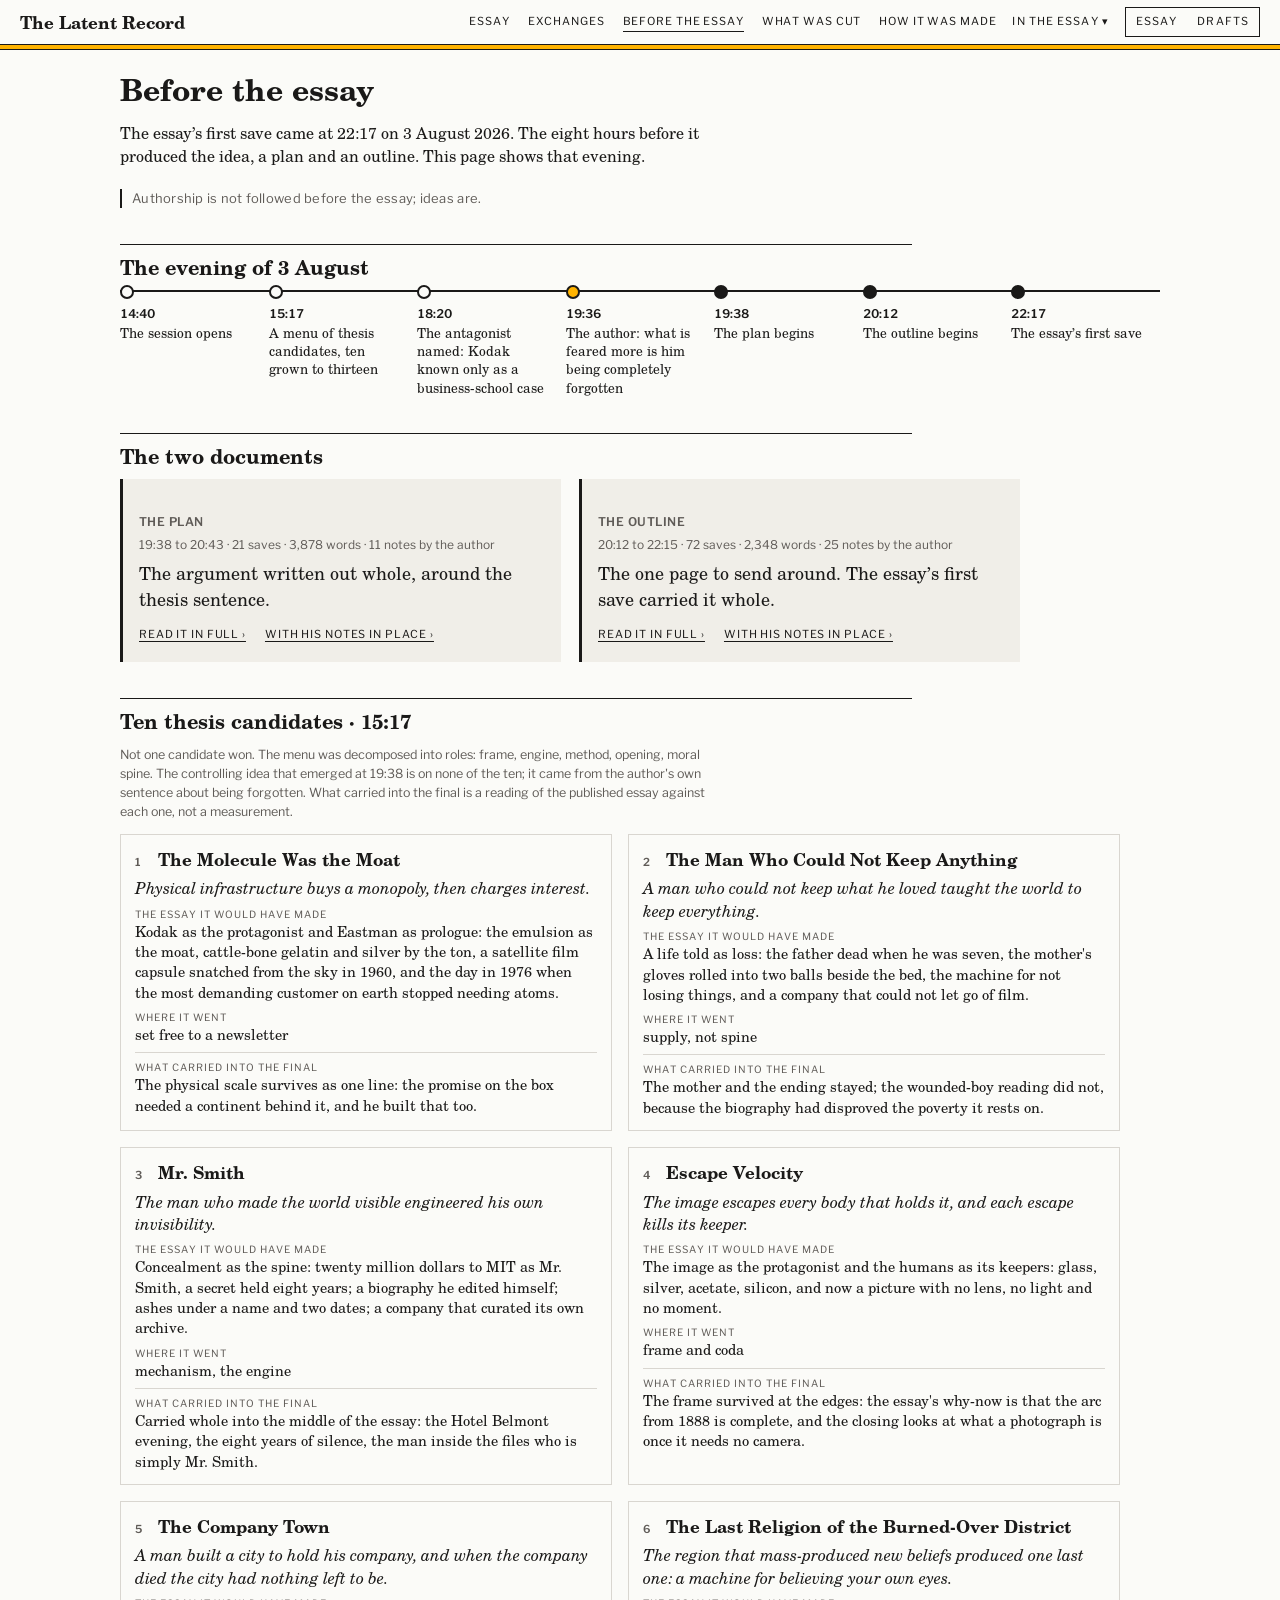
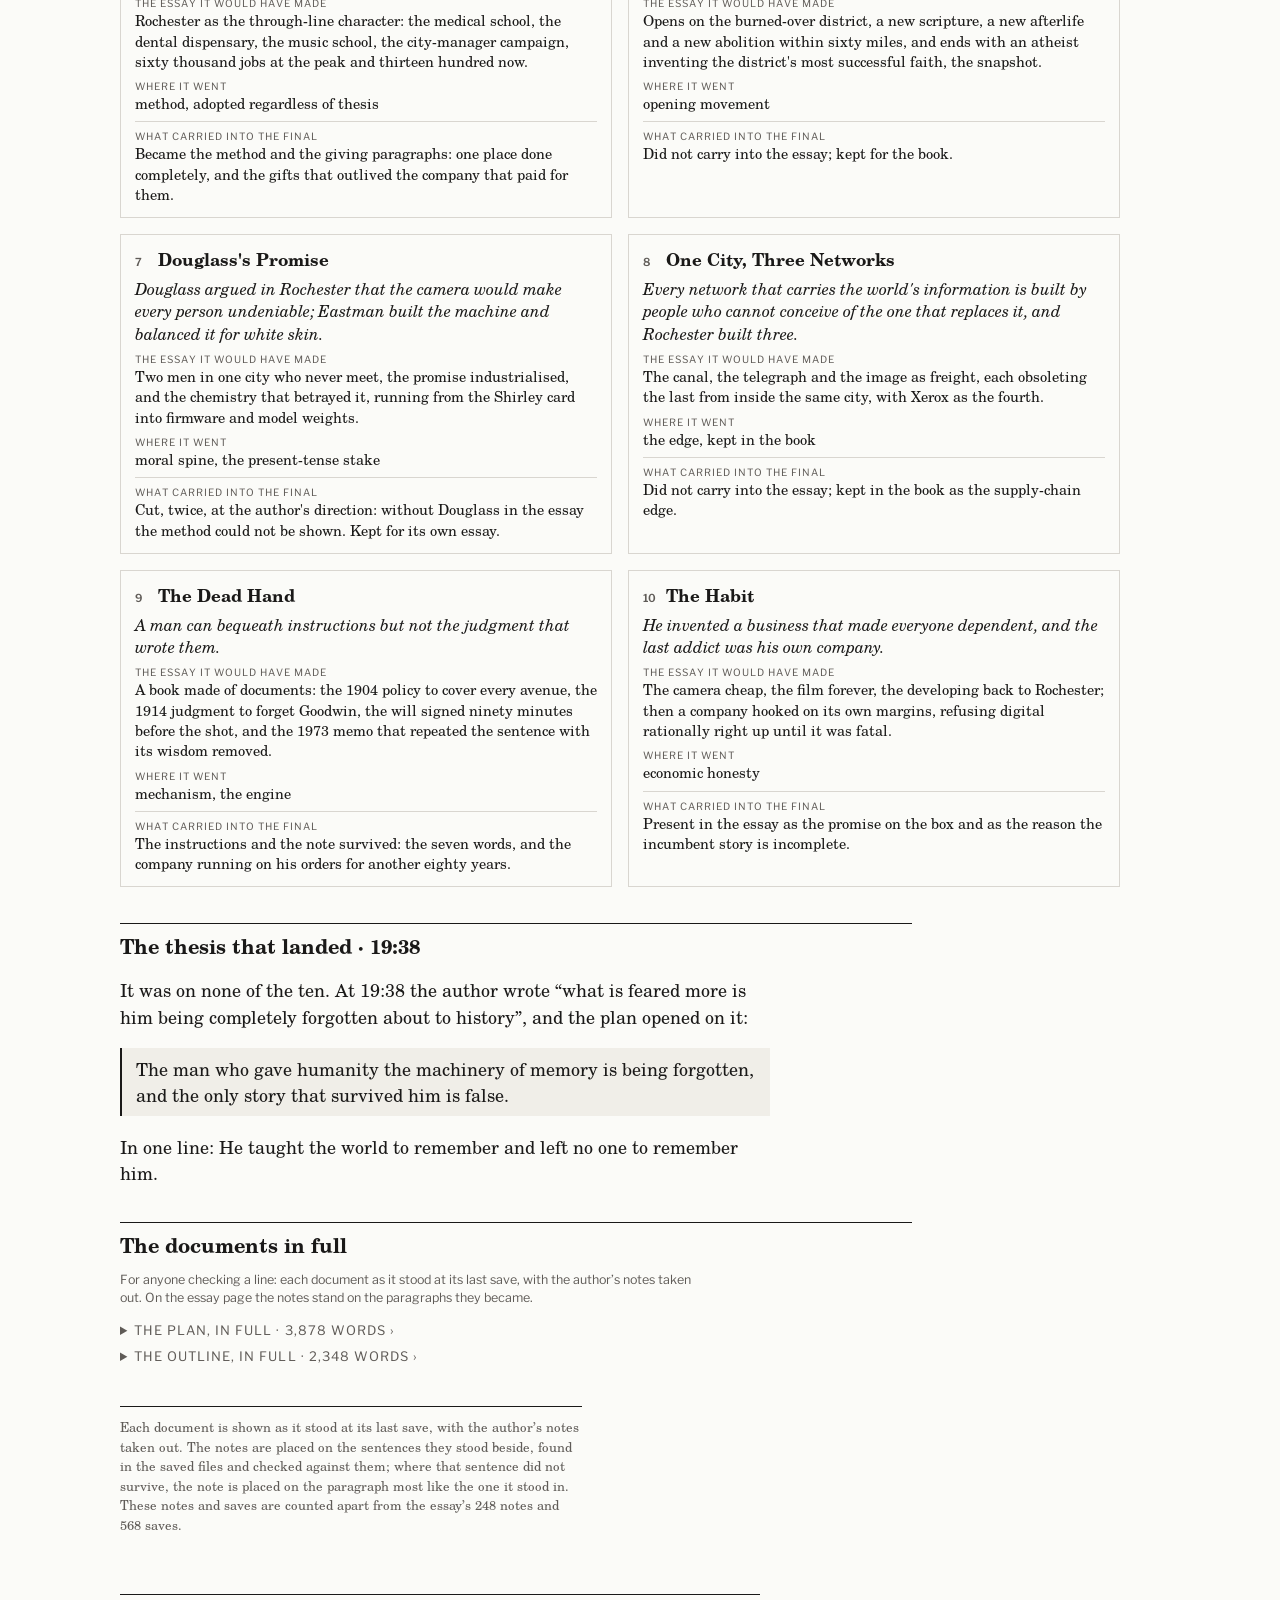
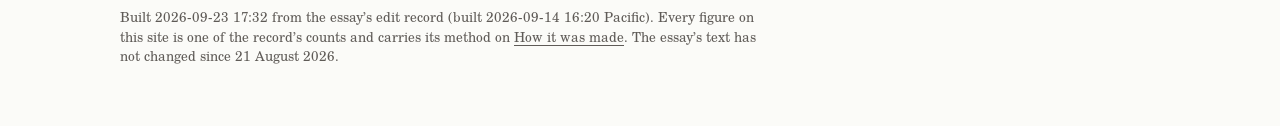
==== before/index.html @ 7f71e134 "Essay at root replaces the 09/08 walk page; sentence-level drafts, exchanges, before, cut, how; essa" ====
<!doctype html>
<html lang="en">
<head>
<meta charset="utf-8"><meta name="viewport" content="width=device-width,initial-scale=1">
<title>The Latent Record · Before the essay</title>
<meta name="description" content="The evening of 3 August 2026: the thesis candidates, the plan and the outline written before the essay’s first save.">
<meta name="author" content="Evan Monahan">
<link rel="preload" href="../fonts/schola-regular.woff2" as="font" type="font/woff2" crossorigin>
<link rel="stylesheet" href="../site.css">
<script>try{var t=localStorage.getItem('lr-theme');if(t)document.documentElement.setAttribute('data-theme',t);}catch(e){}</script>
</head>
<body>
<header class="bar" role="banner">
  <a class="wm" href="../">The Latent Record</a>
  <nav class="pages" aria-label="pages"><a href="../">Essay</a><a href="../exchanges/">Exchanges</a><a href="../before/" aria-current="page">Before the essay</a><a href="../cut/">What was cut</a><a href="../how/">How it was made</a></nav>
  <details class="menu"><summary aria-label="menu"><span class="w">In the essay </span>▾</summary><div class="dd">
    <span class="lab">Jump to a section</span><a href="../#s1">We Do the Rest</a><a href="../#s2">Immortality, Declined</a><a href="../#s3">The Accounts in Balance</a><a href="../#s4">The Undeveloped Years</a><a href="../#s5">The Verdict from Orbit</a><a href="../#s6">Latent Space</a><a href="../#s7">The Missing Portrait</a>
    <span class="lab">Pages around the essay</span><a href="../exchanges/">Exchanges</a><a href="../before/" aria-current="page">Before the essay</a><a href="../cut/">What was cut</a><a href="../how/">How it was made</a>
  </div></details>
  <div class="sw" role="group" aria-label="mode"><a href="../">Essay</a><a href="../?mode=drafts">Drafts</a></div>
  
</header>
<div class="yb" aria-hidden="true"></div>
<main class="page pg-before" id="pg-before">
<h1>Before the essay</h1>
<p class="lede">The essay’s first save came at 22:17 on 3 August 2026. The eight hours before it produced the idea, a plan and an outline. This page shows that evening.</p>
<p class="boundary">Authorship is not followed before the essay; ideas are.</p>
<h2 id="evening">The evening of 3 August</h2><ol class="evening"><li class=""><span class="tm">14:40</span><span class="what">The session opens</span></li><li class=""><span class="tm">15:17</span><span class="what">A menu of thesis candidates, ten grown to thirteen</span></li><li class=""><span class="tm">18:20</span><span class="what">The antagonist named: Kodak known only as a business-school case</span></li><li class="key"><span class="tm">19:36</span><span class="what">The author: what is feared more is him being completely forgotten</span></li><li class="doc"><span class="tm">19:38</span><span class="what">The plan begins</span></li><li class="doc"><span class="tm">20:12</span><span class="what">The outline begins</span></li><li class="doc"><span class="tm">22:17</span><span class="what">The essay’s first save</span></li></ol>
<h2 id="documents">The two documents</h2><div class="docpair">
<div class="doccard"><h3>The plan</h3><p class="when">19:38 to 20:43 · 21 saves · 3,878 words · 11 notes by the author</p><p>The argument written out whole, around the thesis sentence.</p><p class="go"><a href="#plan">Read it in full ›</a> <a href="../#before@-2">With his notes in place ›</a></p></div>
<div class="doccard"><h3>The outline</h3><p class="when">20:12 to 22:15 · 72 saves · 2,348 words · 25 notes by the author</p><p>The one page to send around. The essay’s first save carried it whole.</p><p class="go"><a href="#outline">Read it in full ›</a> <a href="../#before@-1">With his notes in place ›</a></p></div>
</div>
<h2 id="candidates">Ten thesis candidates · 15:17</h2>
<p class="b">Not one candidate won. The menu was decomposed into roles: frame, engine, method, opening, moral spine. The controlling idea that emerged at 19:38 is on none of the ten; it came from the author&#x27;s own sentence about being forgotten. What carried into the final is a reading of the published essay against each one, not a measurement.</p>
<div class="candgrid"><article class="cand" id="cand-1"><h3><span class="no">1</span>The Molecule Was the Moat</h3><p class="idea">Physical infrastructure buys a monopoly, then charges interest.</p><p class="would"><span class="lab">The essay it would have made</span>Kodak as the protagonist and Eastman as prologue: the emulsion as the moat, cattle-bone gelatin and silver by the ton, a satellite film capsule snatched from the sky in 1960, and the day in 1976 when the most demanding customer on earth stopped needing atoms.</p><p class="went"><span class="lab">Where it went</span>set free to a newsletter</p><p class="carried"><span class="lab">What carried into the final</span>The physical scale survives as one line: the promise on the box needed a continent behind it, and he built that too.</p></article><article class="cand" id="cand-2"><h3><span class="no">2</span>The Man Who Could Not Keep Anything</h3><p class="idea">A man who could not keep what he loved taught the world to keep everything.</p><p class="would"><span class="lab">The essay it would have made</span>A life told as loss: the father dead when he was seven, the mother&#x27;s gloves rolled into two balls beside the bed, the machine for not losing things, and a company that could not let go of film.</p><p class="went"><span class="lab">Where it went</span>supply, not spine</p><p class="carried"><span class="lab">What carried into the final</span>The mother and the ending stayed; the wounded-boy reading did not, because the biography had disproved the poverty it rests on.</p></article><article class="cand" id="cand-3"><h3><span class="no">3</span>Mr. Smith</h3><p class="idea">The man who made the world visible engineered his own invisibility.</p><p class="would"><span class="lab">The essay it would have made</span>Concealment as the spine: twenty million dollars to MIT as Mr. Smith, a secret held eight years; a biography he edited himself; ashes under a name and two dates; a company that curated its own archive.</p><p class="went"><span class="lab">Where it went</span>mechanism, the engine</p><p class="carried"><span class="lab">What carried into the final</span>Carried whole into the middle of the essay: the Hotel Belmont evening, the eight years of silence, the man inside the files who is simply Mr. Smith.</p></article><article class="cand" id="cand-4"><h3><span class="no">4</span>Escape Velocity</h3><p class="idea">The image escapes every body that holds it, and each escape kills its keeper.</p><p class="would"><span class="lab">The essay it would have made</span>The image as the protagonist and the humans as its keepers: glass, silver, acetate, silicon, and now a picture with no lens, no light and no moment.</p><p class="went"><span class="lab">Where it went</span>frame and coda</p><p class="carried"><span class="lab">What carried into the final</span>The frame survived at the edges: the essay&#x27;s why-now is that the arc from 1888 is complete, and the closing looks at what a photograph is once it needs no camera.</p></article><article class="cand" id="cand-5"><h3><span class="no">5</span>The Company Town</h3><p class="idea">A man built a city to hold his company, and when the company died the city had nothing left to be.</p><p class="would"><span class="lab">The essay it would have made</span>Rochester as the through-line character: the medical school, the dental dispensary, the music school, the city-manager campaign, sixty thousand jobs at the peak and thirteen hundred now.</p><p class="went"><span class="lab">Where it went</span>method, adopted regardless of thesis</p><p class="carried"><span class="lab">What carried into the final</span>Became the method and the giving paragraphs: one place done completely, and the gifts that outlived the company that paid for them.</p></article><article class="cand" id="cand-6"><h3><span class="no">6</span>The Last Religion of the Burned-Over District</h3><p class="idea">The region that mass-produced new beliefs produced one last one: a machine for believing your own eyes.</p><p class="would"><span class="lab">The essay it would have made</span>Opens on the burned-over district, a new scripture, a new afterlife and a new abolition within sixty miles, and ends with an atheist inventing the district&#x27;s most successful faith, the snapshot.</p><p class="went"><span class="lab">Where it went</span>opening movement</p><p class="carried"><span class="lab">What carried into the final</span>Did not carry into the essay; kept for the book.</p></article><article class="cand" id="cand-7"><h3><span class="no">7</span>Douglass&#x27;s Promise</h3><p class="idea">Douglass argued in Rochester that the camera would make every person undeniable; Eastman built the machine and balanced it for white skin.</p><p class="would"><span class="lab">The essay it would have made</span>Two men in one city who never meet, the promise industrialised, and the chemistry that betrayed it, running from the Shirley card into firmware and model weights.</p><p class="went"><span class="lab">Where it went</span>moral spine, the present-tense stake</p><p class="carried"><span class="lab">What carried into the final</span>Cut, twice, at the author&#x27;s direction: without Douglass in the essay the method could not be shown. Kept for its own essay.</p></article><article class="cand" id="cand-8"><h3><span class="no">8</span>One City, Three Networks</h3><p class="idea">Every network that carries the world&#x27;s information is built by people who cannot conceive of the one that replaces it, and Rochester built three.</p><p class="would"><span class="lab">The essay it would have made</span>The canal, the telegraph and the image as freight, each obsoleting the last from inside the same city, with Xerox as the fourth.</p><p class="went"><span class="lab">Where it went</span>the edge, kept in the book</p><p class="carried"><span class="lab">What carried into the final</span>Did not carry into the essay; kept in the book as the supply-chain edge.</p></article><article class="cand" id="cand-9"><h3><span class="no">9</span>The Dead Hand</h3><p class="idea">A man can bequeath instructions but not the judgment that wrote them.</p><p class="would"><span class="lab">The essay it would have made</span>A book made of documents: the 1904 policy to cover every avenue, the 1914 judgment to forget Goodwin, the will signed ninety minutes before the shot, and the 1973 memo that repeated the sentence with its wisdom removed.</p><p class="went"><span class="lab">Where it went</span>mechanism, the engine</p><p class="carried"><span class="lab">What carried into the final</span>The instructions and the note survived: the seven words, and the company running on his orders for another eighty years.</p></article><article class="cand" id="cand-10"><h3><span class="no">10</span>The Habit</h3><p class="idea">He invented a business that made everyone dependent, and the last addict was his own company.</p><p class="would"><span class="lab">The essay it would have made</span>The camera cheap, the film forever, the developing back to Rochester; then a company hooked on its own margins, refusing digital rationally right up until it was fatal.</p><p class="went"><span class="lab">Where it went</span>economic honesty</p><p class="carried"><span class="lab">What carried into the final</span>Present in the essay as the promise on the box and as the reason the incumbent story is incomplete.</p></article></div>
<h2 id="thesis">The thesis that landed · 19:38</h2>
<p>It was on none of the ten. At 19:38 the author wrote <q>what is feared more is him being completely forgotten about to history</q>, and the plan opened on it:</p>
<blockquote class="thesis"><p>The man who gave humanity the machinery of memory is being forgotten, and the only story that survived him is false.</p></blockquote>
<p>In one line: He taught the world to remember and left no one to remember him.</p>
<h2 id="full">The documents in full</h2><p class="b">For anyone checking a line: each document as it stood at its last save, with the author’s notes taken out. On the essay page the notes stand on the paragraphs they became.</p>
<details class="docfull" id="plan"><summary>The plan, in full · 3,878 words ›</summary><div class="doc"><h4>Luminarch — The Thesis</h4>
<blockquote>Built 2026-08-03 across a five-hour session, from thirteen candidates run through the full Row 8 story-craft battery, Evan&#x27;s own structural instincts (the two deaths, the attorney thread, the titans question, the forgetting), and the why-now line he wrote in June for the letter to a reader and then filed as a paragraph.<br><br>Supersedes as the working frame: The Image Leaves the Body — Luminarch Spine (v1) and Cover Every Avenue — Luminarch Spine v2 (story pass). Both untouched and both still the revert path. Menu of the thirteen: Thesis Menu — Ten Candidates (2026-08-03). Back-half structure: Two Deaths — Back-Half Structure Finding (2026-08-03).<br><br><strong>Not yet ratified into <code>Decisions/</code>.</strong> Caro&#x27;s gate clears when Evan signs it.</blockquote>
<h4>The controlling idea</h4>
<p><strong>The man who gave humanity the machinery of memory is being forgotten, and the only story that survived him is false.</strong></p>
<p>McKee form, value and cause, derived backward from the ending:</p>
<p><em>A man who built the technology of human memory is disappearing from it, because he left no children to remember him, no defenders to argue for him, and a company that was his only living monument until it died too, leaving behind one story that gets the facts backwards.</em></p>
<p>Hart form, subject and transitive verb and object: <strong>He taught the world to remember and left no one to remember him.</strong></p>
<h4>The boil-down paragraph (Caro&#x27;s gate)</h4>
<p>George Eastman invented the user. Not the camera, which existed, and not flexible film, which cost him five million dollars to be told he had not invented. What he built in 1888 was a customer who had never existed: an ordinary person, with no chemistry and no darkroom, who could keep a piece of their own life. <em>You press the button, we do the rest</em> was a sentence that required a continent behind it to be true, and he built that too: a factory system at Kodak Park, a national mail-in loop that took your camera and returned your memories, and a supply chain running from silver ore to the print on a mantel. He arrived at most of it before the men history remembers for it. Volume precision manufacture roughly two decades before Ford&#x27;s moving assembly line. The razor-and-blades model fifteen years before Gillette sold a blade. Profit sharing before the five-dollar day.</p>
<p>And when the moment came to name the thing, he did not do what Ford and Singer and Edison did. He sat with his mother and a set of anagram blocks and coined a word that meant nothing in any language. The corporation carried Eastman. The object every ordinary person actually touched was called Kodak, and it belonged to nobody. <strong>The disappearing act began at the first opportunity he had to put his name on the world.</strong> He removed himself from the product, from his gifts, from the authorized biography he commissioned and then edited himself, and on March 14, 1932, from the world: he signed his will in front of witnesses, arranged the chairs in his bedroom, drew an outline of his heart on his chest, laid a wet towel over it, and shot himself through it. A second pistol was hidden in the bookcase in case the first one failed.</p>
<p>The company he left ran on his instructions for eighty years without the judgment that wrote them. It gave the United States its eyes over the Soviet Union, put the first photograph of the Earth in front of humanity, and then, in a single year, 1976, invented the digital image, patented the color filter every phone sensor now uses, licensed it out to the world, and chose to collect rent instead of build. It ended as the man it began by firing: <strong>George Selden</strong>, the patent attorney Eastman let go in 1887 for being a man who held paper rather than made things, who then kept a gasoline-engine application alive for sixteen years by amendment and collected a fee on every automobile built in America until Henry Ford broke him in court in 1911. On October 23, 2012, the last roll came off a machine that had run a hundred and one years. Two months later the arsenal built to cover every avenue was sold for a fifth of asking to Apple and Google, which had inherited the position Kodak held for a century. <strong>Kodak was the Apple and Google of its day, and it was liquidated into them.</strong></p>
<p>Kodak was the only monument Eastman had. He had no children and no heirs; four biographies were commissioned by his own company and none was allowed out; the one he authorized ends in ascending triumph because it was published two years before he shot himself. He had also, across forty years of correspondence, let Thomas Edison be the famous one, knowing exactly what Edison could not see: that the machines and the movies would matter less than the stock they ran on, and that whoever supplied the film would own the industry no matter who owned the cameras or made the pictures. Edison built a cabinet you looked into one person at a time and defended it for years. Eastman said nothing and taxed the whole thing by the foot.</p>
<p>Now the company is gone as well, and what survives is a slide in a business school deck about an incumbent too comfortable to see digital coming. <strong>That story is not stupid. It is incomplete, which is worse, because incomplete stories are the ones that stick.</strong> The film margins were extraordinary and every digital move was self-harm on the balance sheet, so renting rather than building was defensible for about twenty years. What the slide leaves out is that Kodak owned the future it declined to build, that the decision was a decision rather than a blindness, and that the company making it had spent the previous half-century as national infrastructure.</p>
<p>This book is the first honest accounting of the man and of the company he built, and it can only be written now, because the image has finally left matter altogether. <strong>Artificial intelligence now makes photographs.</strong> No lens, no light, no moment that ever happened. Development brought out what light had already written; the AI models bring out what was never there. Photography&#x27;s oldest word for the picture hiding in an undeveloped negative is the <em>latent image</em>; the word for the space a model pulls its pictures from is <em>latent space</em>. Same word, same dark, a hundred and forty years apart. For the first time since 1888 the arc is complete, and you can stand at the end of the thing Eastman started and see all of it, including the parts he arranged for you not to see.</p>
<h4>Why nobody could write this before</h4>
<p>The structural claim, and the reason the lane is open:</p>
<ul><li><strong>Ackerman (1930)</strong> published two years before the ending existed, and Eastman edited it himself. The authorized life has no third act.</li><li><strong>Butterfield</strong> did the deepest research anyone has ever done, including the 1950s witness interviews, and never wrote the book. His notebooks sit at U of R.</li><li><strong>Brummitt</strong> finished 332 pages in the 1960s. Kodak declined to publish.</li><li><strong>Maurois</strong> and <strong>Newhall</strong> were commissioned. Nothing resulted.</li><li><strong>Brayer (1996)</strong> is definitive, right, and thesis-light. She assembles and declines to conclude. She published in the exact year digital arrived and could not see it. Evan&#x27;s own line, June 2026: <em>even his biographers had Kodak&#x27;s blind spot.</em></li></ul>
<p>Every previous attempt was made mid-arc, before the story had an ending. Four were suppressed by the subject&#x27;s own company. This is the first one that can see the whole shape, and the ending it can see is the one that makes the beginning legible.</p>
<h4>The antagonist</h4>
<p><strong>The received version.</strong> &quot;Kodak missed digital&quot; is among the most repeated business anecdotes of the last twenty years, and it is factually inverted. Kodak invented digital photography in 1975 and shelved it. Kodak invented the Bayer filter in 1976 and licensed it out to everyone while protecting film. Every photograph taken today descends from Kodak twice, through the sensor and through the habit.</p>
<p>The company did not miss the future. <strong>It built the future and decided to charge rent on it.</strong> A different failure, a more interesting one, and nobody teaches it.</p>
<p>Having a named antagonist is what makes this a proposal rather than an appreciation.</p>
<h4>The two counterparts (the transmission mechanism, with no metaphysics in it)</h4>
<p>Spine v2 flagged the fatal risk: that &quot;the doctrine was inherited&quot; becomes pop-psych determinism, a founder&#x27;s ghost haunting a boardroom. This is the answer. Eastman defined himself against two named men, diagnosed both of their failures <strong>in writing</strong>, and his company ended as each of them in turn.</p>
<p><strong>George Selden</strong> — the man who held paper instead of making things. Eastman&#x27;s own patent attorney, Rochester-based, who filed a gasoline-engine patent in 1879, kept it alive sixteen years by amendment, and collected a license fee on every American automobile until Ford broke him in 1911. Eastman fired him in 1887: <em>&quot;Selden was there but would not open his mouth. . . . We want a fighter.&quot;</em><br>→ <strong>Kodak becomes Selden</strong>: the Bayer filter invented in 1976, licensed out to the world, film protected, rent collected from an industry the company refused to join.</p>
<p><strong>Thomas Edison</strong> — the man who held the invention and could not see its size. Shown Reichenbach&#x27;s transparent film in 1889 he shouted to his lab, <em>&quot;That&#x27;s it, now work like hell!&quot;</em>, then built a cabinet you look into one person at a time and defended the peep-show for years. He invented cinema&#x27;s substrate and missed the scale of it. Eastman invented none of it and taxed the whole industry, engineering the 1908 MPPC so Edison&#x27;s licensees could buy film only from him, with a royalty to Edison by the foot. Edison thought he was building a cartel; Eastman was building a tollbooth. In private Eastman&#x27;s verdict: <em>&quot;about as half baked as Henry Ford when it comes to economics.&quot;</em> In public: <em>&quot;a phenomenal mind, a tremendous energy.&quot;</em><br>→ <strong>Kodak becomes Edison</strong>: 1975, Sasson&#x27;s filmless camera, <em>&quot;that&#x27;s cute, but don&#x27;t tell anyone about it.&quot;</em> The peep-show error, sixty-seven years after Eastman wrote down what was wrong with it.</p>
<p>Two documented counterparts. Two written diagnoses by Eastman himself, both predating the failures. Neither diagnosis survived him. That is the transmission thesis carried by named people in rooms, which is what the material was always going to require.</p>
<p><strong>And the third thing Edison gives the book.</strong> Eastman knew the difference between them, said so privately, and let Edison have the fame anyway. The forgetting is not neglect and not a business school deck flattening him. <strong>He authored it, and the arrangement outlived him by a century.</strong> The book is undoing a disappearance its subject engineered.</p>
<p><strong>The brackets.</strong> Edison dies October 18, 1931. Eastman dies March 14, 1932. The invention age closes with five months between them. This sits at the seam of movement one.</p>
<h4>The counter-idea (argued at full conviction, per McKee)</h4>
<p>Control worked, and the film economics were correct.</p>
<p>Fifty years of a molecular moat no competitor could cross. Kingsport acetate, emulsion science nobody could replicate, six thousand patents. Discoverer XIV in August 1960: more Soviet territory on one roll than every U-2 flight combined, snatched out of the sky over the Pacific. Film that out-resolved its own lenses. And the margins were so extraordinary that every digital move was self-harm on the balance sheet, which made renting rather than building the rational choice for roughly twenty years.</p>
<p>The reader must spend chapters believing control was wisdom and that the landlord decision was sound. If the book only says the case study is lazy, a business reader closes it.</p>
<h4>The dark ledger (going hard, per Evan, 2026-08-03)</h4>
<p>Enough time has passed for an honest sober evaluation. These are not shadows to manage. They are part of the man and they go in at full weight.</p>
<ul><li><strong>Eugenics.</strong> Charter member of the American Eugenics Society, roughly $10,000 a year from 1923, the Sanger gift, the sterilization politics. Ackerman omits all of it. Marion Gleason connects the Stoic euthanasia philosophy, the eugenic philosophy, and the suicide: the $25M in the bank &quot;was not doing anything but keeping a sick man going.&quot; He came to apply his own utilitarian logic to himself.</li><li><strong>Industrial espionage.</strong> Pinkerton agents. An operative planted as Cossitt&#x27;s roommate. Eastman apparently entering a competitor&#x27;s plant in disguise. <em>&quot;When it comes to &#x27;funny&#x27; work the country men from Monroe County are not to be sneezed at.&quot;</em></li><li><strong>Union decapitation dressed as philanthropy.</strong> 1901: thirty-four buffers and polishers organize and demand a closed shop. Brownell dissolves the entire department and proposes the men form a cooperative. Ackerman spends seven pages narrating the co-op&#x27;s collapse as benevolent sociology whose moral is that workers cannot run things, which is precisely the lesson the experiment was engineered to produce.</li><li><strong>Race, twice.</strong> Ackerman&#x27;s footnote at page 324 states that the gift totals to Hampton and Tuskegee were &quot;purposely eliminated from this volume,&quot; an active 1930 editorial decision. A Chicago Tribune clipping using &quot;pickaninnies&quot; is reprinted without comment. There is no Black Rochester in a book set in Rochester. Downstream, the emulsion itself: the Shirley Card, film chemistry balanced for one skin tone, inherited by firmware and then by model weights. Frederick Douglass argued the democratic image from that same city while Eastman was a boy in it.</li><li><strong>The machine he knew did not work.</strong> He sold the plate-coating machine worldwide as a transformative invention while his own factory had gone back to hand coating, and patented its replacement.</li><li><strong>The manufactured origin.</strong> The rags-to-riches story Brayer contradicts with documents. He controlled the frame of his own life from the beginning.</li><li><strong>Mussolini</strong>, narrated by Ackerman as unambiguous good, over children&#x27;s teeth.</li></ul>
<p><strong>How they are handled.</strong> Grann&#x27;s rule and Evan&#x27;s own craft rule 6: lay the evidence in its most damning order and withhold the verdict. The reader is the juror. No editorializing, no reaction shot, no defense. Going hard is what makes the rescue honest. A forgotten man restored truthfully is a larger book than a hero defended, and the softened version already exists with his own edits on it.</p>
<h4>The irony (double declaration, stated plainly, never blurred)</h4>
<p><strong>Gained:</strong> the image, freed. Everyone photographs everything. Every phone is the Kodak promise fulfilled past Eastman&#x27;s imagining, and the image no longer needs matter, or a lens, or a moment that happened.</p>
<p><strong>Lost:</strong> the institution that freed it, and the man who taught the world to keep what it could not hold, who is himself not being kept.</p>
<h4>The reader&#x27;s stake (the sentence that sells the proposal)</h4>
<p>Every person holding this book has a shoebox or a hard drive, and both are Kodak artifacts. The habit of keeping your own life in pictures is not natural and it is not ancient. It was invented in Rochester in 1888, sold to your great-grandparents, and the phone in your pocket is its direct descendant twice over, through the habit and through the sensor patent.</p>
<p>Stated once, never repeated. It is what converts &quot;a forgotten industrialist&quot; into &quot;the reason your childhood exists as images.&quot;</p>
<h4>The absence of defenders</h4>
<p>The structural reason the record looks the way it does, and Evan&#x27;s own addition of 2026-08-03: <strong>Kodak was his biggest defender, and Kodak is gone.</strong></p>
<p>No children. No heirs. No family foundation carrying the name. No descendants fighting for the story. One authorized monument he wrote himself. Four commissioned biographies killed by his own company. One definitive biographer who assembles without arguing. And the living monument, the company itself, which kept the name on buildings and funded the museum and made a whole city remember him, no longer exists.</p>
<p>What is feared is not misremembering. It is complete erasure.</p>
<h4>Structure: four movements, midpoint 1976</h4>
<p><strong>I. The Man Who Invented the User</strong> (1854 to 1932). The burned-over district. The father&#x27;s failure and the boy pulled from school. The gelatin disaster and the doctrine of 1882. The coating machine sold worldwide that he knew did not work. Maria and the anagram blocks. 1888, and then <strong>the Brownie in 1900: one dollar, marketed to children</strong>, which is the moment the user became universal. <strong>The Kodak Girl and the manufacture of the Kodak moment</strong> — he did not only build the machine, he taught people what to photograph, inventing the vacation snapshot, the baby picture, Christmas morning, and then selling the film for them. <strong>Cinema</strong>: Edison&#x27;s &quot;work like hell,&quot; the 1908 tollbooth, an entire art form running on his stock. The written policy of 1904. <strong>1912, the pivot year</strong>: Eastman buys the London firm Wratten and Wainwright in order to acquire one scientist, C.E.K. Mees, and gives him a brief with no product in it, <em>your job is the future of photography</em> — the founding act of the machine that invents digital photography in 1975 and is then told to keep quiet about it. The same year, <strong>the first Mr. Smith gift to MIT</strong>, which funds the move across the Charles at the moment Harvard is trying to absorb a financially strapped institute. Goodwin in 1914 and the one recorded moment of judgment: <em>the only thing to do is forget it.</em> <strong>The wage dividend and welfare capitalism</strong> (1912, and pensions and disability and life insurance by 1928), pioneering and also the softer instrument of the same union avoidance that dissolved the polishing department in 1901. <strong>The dental clinics</strong> across Rochester, London, Rome, Brussels, Paris, and Stockholm. <strong>Antitrust</strong>: the 1921 consent decree, the doctrine meeting the state. <strong>The Kodacolor demonstration, July 31, 1928</strong>, the convergence room at 900 East Avenue where Eastman films Edison, Pershing, Pupin, Ochs, Owen Young, and Baekeland in the morning and they watch themselves move in color that afternoon, and Edison says <em>&quot;I worked at it myself many years ago, but I made a failure of it.&quot;</em> Four years out. <strong>The spine</strong>: the same disease that killed Maria, which he watched take her. Edison dies October 18, 1931. The last exposure, March 14, 1932, at 12:50 p.m.</p>
<p><strong>II. The Company That Gave the World Its Eyes</strong> (1932 to 1976). <strong>Kodachrome, 1935</strong>, the chemical image reaching its summit three years after its maker&#x27;s death, in the labs he built by buying a company to get a man. Color is what turns a photograph from a record into a memory. <strong>X-ray and medical imaging</strong>, seeing inside a living body, the most literal version of the movement&#x27;s title. <strong>Oak Ridge</strong>: Tennessee Eastman runs Y-12 for the Manhattan Project, and Kodak enriches uranium. The 1954 consent decree. Chapman, the man from the deathbed, signing Kodak into the CIA in 1954. Discoverer XIV, August 1960. <strong>Lunar Orbiter 1, August 23, 1966</strong>: a Kodak-built camera system develops film in lunar orbit and radios home the first photograph of the Earth. Control vindicated at planetary scale, written as triumph at full sincerity.</p>
<p><strong>III. The Landlord</strong> (1976 to 2012). The midpoint and the hinge, overdetermined in a single year: Sasson&#x27;s camera shelved, the Bayer filter invented and licensed away, the KH-11 going electro-optical, Polaroid filing at 5:07 p.m. on April 26. The KPDC memo of 1973 with the 1914 lesson amputated. Land on the stand in 1981 as Sony announces the Mavica. $925 million. Then the reversal: defendant becomes plaintiff, and the company that would not build the future taxes the people who did. Kodak becomes Selden and Kodak becomes Edison. <strong>Fuji</strong>, the competitor that beat Kodak on its own ground, and the 1994 antitrust release. <strong>George Fisher</strong>, arriving from Motorola in 1993 specifically to do digital, because this movement needs named people in rooms or it becomes the case study the book exists to refute. December 2012, the patents sold to the inheritors for a fifth of asking. October 23, 2012, the last roll off Hawkeye after 101 continuous years.</p>
<p><strong>IV. The Image With No Referent</strong> (now). Latent image and latent space, the same word for the same dark, 140 years apart. Development brings out what light already wrote; the models bring out what was never there. Both make a picture by removing the dark. The Shirley Card to firmware to model weights. First and last act mirror: a Rochester darkroom opens the book, a place with no light at all closes it.</p>
<p><strong>The convergence.</strong> The two deaths meet once, at the end, on the same ground: Kodak Park, where the interment stone reads <em>George Eastman, 1854-1932</em> and where the lights went out eighty years later. Not intercut throughout, which would spend the book&#x27;s best asset on page one and trip craft rule 11. One convergence, arriving as an argument.</p>
<h4>What this thesis absorbs and what it kills</h4>
<p><strong>Absorbs.</strong> Mr. Smith and the Dead Hand become the mechanism of how a man designs himself out and leaves instructions. The dilemma of candidate 12 survives as the doctrine and its one recorded exception. The Habit becomes the counter-idea. Douglass&#x27;s Promise becomes the moral weight under the dark ledger. The burned-over district opens. Escape Velocity is the coda and the frame. Three Networks and the Company Town become reporting method and evidence.</p>
<p><strong>Kills.</strong> The Molecule Was the Moat leaves the book and becomes the Substack series. The &quot;supply chain pathology&quot; framing of March 2026 is retired.</p>
<h4>Open decisions</h4>
<ul><li><strong>One book or two.</strong> Under this thesis, one. Splitting at 1932 would put the midpoint in the wrong volume.</li><li><strong>The aperture.</strong> Comprehensive, per Millard&#x27;s cumulative-life warning. The back half is under-researched rather than under-supplied; the Rochester trip scopes movements III and IV.</li><li>Ratify into <code>Decisions/</code> to formally clear Caro&#x27;s gate, then the 27-page Caro outline from this paragraph.</li></ul>
<h4>Facts that must be pinned before this thesis goes outward</h4>
<ul><li>The 1914 Goodwin quote: primary correspondence or Ackerman? Load-bearing.</li><li><strong>MIT and Harvard.</strong> The merger attempts, MIT&#x27;s finances, and whether Eastman&#x27;s 1912 gift is causally what preserved MIT&#x27;s independence. If the chain holds, an anonymous donor from Rochester is why MIT exists as MIT. Verify before it goes outward; it is the kind of claim that gets a book taken seriously or gets it dismissed.</li><li><strong>Corrected, do not repeat:</strong> Kodak&#x27;s Research Laboratories (1912) were <strong>not</strong> the first industrial research lab. GE&#x27;s opened in 1900, DuPont&#x27;s in 1902. The true and better claim is that Eastman bought an entire company to acquire one scientist.</li><li><strong>Corrected, do not repeat:</strong> Brayer does have a formulation, <em>&quot;If Edison was the great inventor of the era, Eastman was the great industrialist&quot;</em> (Part II, p. 113). That is a description of role. It is not an argument about what the life meant, and the gap this book fills still holds.</li><li><strong>Lunar Orbiter 1, August 23, 1966</strong>: Kodak&#x27;s exact role in the camera system that developed film in lunar orbit. If it holds it is the best single fact in the project.</li><li><strong>Cuba, October 1962</strong>: Kodak made the film, but the U-2 processing and interpretation chain ran through the national photographic interpretation apparatus. Pin the chain before saying it aloud.</li><li>The December 2012 patent sale figures and consortium membership.</li><li>Kodak Park volume manufacture predating Ford&#x27;s moving line by roughly twenty-three years.</li><li>Douglass portrait count and the photography lectures.</li></ul></div></details>
<details class="docfull" id="outline"><summary>The outline, in full · 2,348 words ›</summary><div class="doc"><h4>The Argument — v3 (story pass)</h4>
<blockquote>Second story pass. Reworks The Argument — One Page (external) — v2 (story pass) (<code>28c40e2b</code>, <strong>untouched, the revert path</strong>). Draft 4 the verified original holds the full verification record.<br><br><strong>Six moves applied:</strong> (1) fact fix, the first gift was <strong>1887</strong> and it went to the <strong>Mechanics Institute</strong> in Rochester, against a salary under sixty dollars a week; (2) <strong>MIT becomes the third scene</strong>, using the Hotel Belmont dialogue from tonight&#x27;s source check, placed in what was the driest stretch of the piece; (3) the Polaroid paragraph split in two, because one paragraph was doing six jobs; (4) the &quot;slide in a deck&quot; line moved out of the moon paragraph so the moon lands on its own image and the nuance paragraph owns the slide; (5) <strong>Selden restored in his corrected form</strong> as the mentor who could not follow through, verified tonight against Brayer and Ackerman; (6) <strong>the Tuskegee suppression added</strong> to the Douglass paragraph, which makes the strongest moral beat specific instead of general. One duplicate superlative cut.<br><br><strong>Everything between the rules is the sendable text.</strong> Next stop: <code>/gate</code>.</blockquote>
<h4>George Eastman: the argument</h4>
<p>The man who taught the world to remember is being forgotten, and the only story that survived him is false.</p>
<p>Everyone knows the Kodak story. A company so dominant it became a verb, too comfortable to see digital coming, destroyed by a future it refused to look at. It is taught in business schools as the definitive cautionary tale and it is one of the most repeated corporate anecdotes in America.</p>
<p>It is also wrong, and the true version says something far more interesting about how the world we live in got built.</p>
<p>Kodak invented digital photography in 1975 and shelved it. The next year one of its own engineers patented the color filter array that lets a sensor see in color, and Kodak licensed it out to the industry while protecting its film business. That patent expired in July 1993, fourteen years before the iPhone, and the invention became free to anyone who wanted it. The company did not miss the future. It built the future and chose to collect rent on it until the rent ran out.</p>
<p>Behind that decision is a man almost nobody can describe.</p>
<p>George Eastman did not invent the camera. He invented the customer. Before 1888, photography meant chemistry, glass plates, and a darkroom. <em>You press the button, we do the rest</em> was a sentence that required a continent behind it to be true, and he built that too: a factory system, a national mail-in loop that took your camera and returned your memories, and a supply chain running from silver ore to the print on a mantel. By 1900 he was selling a camera to children for a dollar, and his advertising was teaching the world what to photograph, inventing the vacation snapshot, the baby picture, and Christmas morning, then selling the film for all three. He did not only build the machinery of memory. <strong>He made a life into something you keep</strong>, which is why there is a shoebox in your parents&#x27; closet and forty thousand photographs on your phone.</p>
<p>He also invented the business model every business school now teaches under another man&#x27;s name. Give away the device, sell the consumable forever. Eastman was running it in 1888 and said so in plain words: before the camera is dead, we ought to make at least as much from the film used in it as from the camera itself, probably more. King Gillette, who gets the credit, never did this. He sold his razor at a premium five dollars for the entire life of his patent and only cut the handle price in 1921, after it expired. <strong>The razor-and-blades model was Eastman&#x27;s, and the man it is named after never ran it.</strong></p>
<p>The rest followed from owning the film. Motion pictures ran on it, and he arranged the industry so they could run on no one else&#x27;s. Thomas Edison had handed him the opening. Shown the new transparent film in 1889, Edison shouted at his laboratory to work like hell, then spent years defending the movies as a peep-show cabinet you looked into one person at a time. Eastman saw what Edison did not: that the machines and the pictures would matter less than the stock they ran on, and that whoever supplied the film would own the industry no matter who owned the cameras. Edison invented cinema&#x27;s raw material. Eastman invented none of it and taxed all of it, by the foot. In private he thought Edison was hopeless about money; in public he called him a phenomenal mind and let him keep the fame. That is most of why you know one of those names and not the other.</p>
<p>He gave away the bulk of a fortune while he was alive rather than leaving a foundation behind him, and much of it anonymously. His first recorded gift was fifty dollars, in 1887, to the Mechanics Institute in Rochester, at a time when his own salary was under sixty dollars a week.</p>
<p>Twenty-five years later, on the evening of March 5, 1912, he sat down at the Hotel Belmont in New York with the president of MIT . The institute was financially strapped and Harvard was maneuvering to absorb it, and the two men talked into the night about a new campus across the Charles. Eastman asked what sum would be needed. Two and a half million, Maclaurin said. Eastman said he would send a draft for that amount. His only condition was that nobody know who had sent it. May I tell my wife, Maclaurin asked. Well, yes, Eastman said, but no one else. The secret held for eight years, and he asked for nothing in return: no name on any building, no publicity, no say in anything.</p>
<p>That same year he bought a company in London in order to acquire one scientist, and told him his job was the future of photography. That laboratory produced Kodachrome, and color is what turned a photograph from a record into a memory.</p>
<p>He disappeared, deliberately, from everything he made. From his own gifts. From the biography he commissioned, financed, and edited, which his contemporaries noticed had been stripped of his personal life before it went to press. And on the afternoon of March 14, 1932, from the world: he signed his will in front of witnesses, made a joke about the pen, arranged the chairs in his bedroom, drew an outline of his heart on his chest, laid a wet towel over it, and shot himself through it. A second pistol was hidden in the bookcase in case the first one failed. The note read <em>my work is done, why wait.</em></p>
<p><strong>The company ran for another eighty years on his instructions, and this is the part that has been erased.</strong> Tennessee Eastman, a Kodak subsidiary, operated the Y-12 plant at Oak Ridge from 1943 to 1947 and enriched the uranium for the Manhattan Project and the Hiroshima bomb. Kodak made the film that flew in the U-2 over the Soviet Union, and then the film for the satellites that replaced it, whose capsules came back out of orbit to be caught in midair by aircraft trailing hooks. One roll returned in August 1960 covered more Soviet territory than every U-2 flight combined.</p>
<p>And in August 1966 there was a darkroom in orbit around the moon. Kodak had built it. The spacecraft carried seventy-millimeter film, developed the negatives on board, scanned them line by line, and radioed the result home across two hundred and forty thousand miles. One of those frames was the first photograph of the Earth ever taken from the vicinity of the Moon. <strong>A photographic laboratory flew to the moon, and Kodak built it.</strong></p>
<p>That company is now a slide in a deck about incumbents who fail to adapt. The received story is not stupid. It is incomplete, which is worse, because incomplete stories are the ones that stick. Film margins were extraordinary and every digital move was self-harm on the balance sheet, so renting rather than building was defensible for about twenty years. What the slide leaves out is that Kodak owned the future it declined to build, that at its peak it held ninety percent of the American film market and was the fourth most valuable brand on the planet, and that the decision was a decision.</p>
<p>Eastman would have known exactly what that failure looked like, because a version of it taught him photography. The man who first showed him how to work a camera, in an attic workshop in Rochester, was a patent attorney named George Selden. In 1879 Selden filed an application for a gasoline road engine, six years ahead of Daimler and Benz, and then never built the car. He kept the application alive for sixteen years by scribbling amendments to it and collected a fee on nearly every automobile made in America until Henry Ford beat him in court in 1911. He had the idea and made nothing. A century later, so did the company his student built.</p>
<p>The scientist Eastman bought a company to hire went on to mentor Edwin Land, who built Polaroid into the company Eastman might have built with a second chance: instant chemistry inside a consumer camera, defended by patents, run by a founder who was himself the product. <strong>Kodak made it possible.</strong> For more than a decade Kodak manufactured the negative material inside every Polaroid picture, and it spent years demanding a license to enter instant photography as the price of continuing to supply it. Polaroid refused, because instant photography was the only business it had. So in 1969 Kodak cut off the supply, forcing Land to build his own plant, and then built a competing system anyway.</p>
<p>Land sued and won 925 million dollars, a judgment that stood as the largest in American history for the next quarter century. He was forced out of Polaroid after the Polavision failure and resigned the chairmanship in 1982. Polaroid filed for bankruptcy in October 2001, eleven years ahead of Kodak, killed by digital and by the debt it had taken on to fight off a hostile takeover.</p>
<p>Land&#x27;s most devoted student was Steve Jobs, who called him a hero and built Apple on his model. On Land&#x27;s ouster, Jobs said: <em>all he did was blow a lousy few million and they took his company away from him.</em> When Kodak&#x27;s color-filter patent expired in 1993 the invention became free, and Jobs put it in a billion pockets. <strong>The man who did more than anyone alive to end film was the student of the founder Kodak had destroyed, using the invention Kodak had rented out and allowed to lapse.</strong></p>
<p>On October 23, 2012, the last operations moved out of Kodak&#x27;s Hawkeye plant in Rochester, ending a hundred and one continuous years of photographic work there. Two months later a bankruptcy court in Manhattan sold roughly eleven hundred of Kodak&#x27;s digital imaging patents for 525 million dollars, against an expectation north of two billion. The buyers included Apple, Google, Facebook, Amazon, Microsoft, and Samsung. <strong>The companies that had inherited the position Kodak held for a century bought its estate at a discount, for parts.</strong></p>
<p>This book is the first honest accounting of the man and of the company he built, and it can only be written now. Eastman spent his life binding the photograph to matter: to silver, to gelatin, to film. That argument has just finally lost. <strong>Artificial intelligence now makes photographs.</strong> Midjourney, Stable Diffusion, and the image models that followed produce pictures with no lens, no light, and no moment that ever happened, pulled out of statistical noise. Photography&#x27;s oldest technical term for the picture hiding in an undeveloped negative is the <em>latent image</em>. The term for the space an AI model pulls its pictures out of is <em>latent space</em>. Same word, same dark, a hundred and forty years apart. Development brought out what light had already written. The models bring out what was never there. For the first time since 1888 the arc is complete, and you can stand at the end of the thing Eastman started and see all of it.</p>
<p>It is not a defense. He funded eugenics, hired Pinkertons to spy on competitors, dissolved an entire department rather than accept a union, and built a film chemistry calibrated for white skin that was inherited by digital firmware and then by the AI models. Frederick Douglass sat for more photographs than any American of the nineteenth century, more than Lincoln, and argued in lecture after lecture that the camera would make Black humanity impossible to deny. He did it in Rochester, in the years Eastman was a boy there. Eastman was also, in the 1920s, the largest single donor to Black education in America, and his authorized biography carries a footnote stating that those gift figures were purposely eliminated from the volume. That book was published two years before he shot himself, which means the only version of his life that argues anything ends in triumph, cannot see the ending, and had the giving taken out of it.</p>
<p>He had no children and no heirs. Four biographies were commissioned by his own company across forty years and none was ever published: the LIFE journalist who did the deepest research anyone has ever done and abandoned it after disagreements with Kodak officials, the public relations man whose 332-page typescript the company declined, and two more whose manuscripts Kodak acquired and shelved. The company itself was the last thing keeping his name in the world, and it is gone.</p>
<p>What I cannot tell you yet is whether Kodak was protecting the man or protecting itself. If that answer survives anywhere it is in the archive in Rochester, and that is where I am going.</p>
<p>The man who taught humanity how to remember is being forgotten, and the only story that survived him is false.</p></div></details>
<p class="method">Each document is shown as it stood at its last save, with the author’s notes taken out. The notes are placed on the sentences they stood beside, found in the saved files and checked against them; where that sentence did not survive, the note is placed on the paragraph most like the one it stood in. These notes and saves are counted apart from the essay’s 248 notes and 568 saves.</p>
<script>(function(){function o(){var d=document.getElementById(location.hash.slice(1));if(d&&d.tagName==='DETAILS'){d.open=true;d.scrollIntoView();}}window.addEventListener('hashchange',o);o();})();</script>
<footer class="site">Built 2026-09-23 17:32 from the essay’s edit record (built 2026-09-14 16:20 Pacific). Every figure on this site is one of the record’s counts and carries its method on <a href="../how/#data">How it was made</a>. The essay’s text has not changed since 21 August 2026.</footer>
</main>
</body>
</html>
---- site.css ----
@font-face{font-family:"Schola";font-weight:400;font-style:normal;font-display:swap;src:url(fonts/schola-regular.woff2) format("woff2")}
@font-face{font-family:"Schola";font-weight:400;font-style:italic;font-display:swap;src:url(fonts/schola-italic.woff2) format("woff2")}
@font-face{font-family:"Schola";font-weight:700;font-style:normal;font-display:swap;src:url(fonts/schola-bold.woff2) format("woff2")}
@font-face{font-family:"Schola";font-weight:700;font-style:italic;font-display:swap;src:url(fonts/schola-bolditalic.woff2) format("woff2")}
@font-face{font-family:"Charter Adjusted";font-weight:400;font-style:normal;font-display:swap;size-adjust:96.9%;src:url(fonts/charter-roman.woff2) format("woff2")}
@font-face{font-family:"Charter Adjusted";font-weight:400;font-style:italic;font-display:swap;size-adjust:95.9%;src:url(fonts/charter-italic.woff2) format("woff2")}
@font-face{font-family:"Charter Adjusted";font-weight:700;font-style:normal;font-display:swap;size-adjust:95.7%;src:url(fonts/charter-bold.woff2) format("woff2")}
@font-face{font-family:"Franklin";font-weight:400;font-style:normal;font-display:swap;src:url(fonts/franklin-400.woff2) format("woff2")}
@font-face{font-family:"Franklin";font-weight:500;font-style:normal;font-display:swap;src:url(fonts/franklin-500.woff2) format("woff2")}
@font-face{font-family:"Franklin";font-weight:600;font-style:normal;font-display:swap;src:url(fonts/franklin-600.woff2) format("woff2")}

:root{--ground:#FBFBF8;--ink:#1A1918;--graphite:#5F5B57;--red:#A12A22;--yellow:#FFB300;--shade:#E0DCD3;--rule:#D9D6D0;--head:#F0EEE8;--hot1:#F1EEE6;--hot2:#D9D4C8;--hot3:#B3ACA0;--hot4:#5F5B57}
@media (prefers-color-scheme: dark){:root:not([data-theme="light"]){--ground:#14110E;--ink:#EDE8DE;--graphite:#A8A39C;--red:#D2655B;--shade:#332E27;--rule:#3A352E;--head:#1E1A15;--hot1:#1E1A15;--hot2:#3A352E;--hot3:#6A6459;--hot4:#A8A39C}}
:root[data-theme="dark"]{--ground:#14110E;--ink:#EDE8DE;--graphite:#A8A39C;--red:#D2655B;--shade:#332E27;--rule:#3A352E;--head:#1E1A15;--hot1:#1E1A15;--hot2:#3A352E;--hot3:#6A6459;--hot4:#A8A39C}
html{background:var(--ground)}
body{margin:0;background:var(--ground);color:var(--ink);font-family:Schola,"Charter Adjusted",Charter,Georgia,serif;font-size:18px;line-height:1.45;-webkit-font-smoothing:antialiased}
a{color:var(--ink);text-decoration:underline;text-underline-offset:3px;text-decoration-thickness:1px}
button{font:inherit;color:inherit}
.fr,.lab{font-family:Franklin,"Libre Franklin","Helvetica Neue",Arial,sans-serif;font-variant-numeric:tabular-nums;font-feature-settings:"tnum"}
.lab{font-size:11px;letter-spacing:.1em;text-transform:uppercase;color:var(--graphite)}
.sc{font-variant-caps:small-caps;letter-spacing:.06em}

/* the slim bar and the one yellow rule */
.bar{position:sticky;top:0;z-index:5;background:var(--ground);display:flex;align-items:center;gap:16px;height:44px;padding:0 20px;border-bottom:1px solid var(--ink)}
 .bar .wip{font-family:var(--sans);font-size:9px;letter-spacing:.09em;text-transform:uppercase;
  color:var(--ground);background:var(--red);padding:2px 5px;border-radius:2px;margin-left:8px;vertical-align:2px;white-space:nowrap}
 /* The bar is a fixed flex row; at 390px the chip pushed it to 425px and broke the no-sideways-scroll
    rule. Below 760px the footer's "Local working copy" line carries the label instead. */
 @media(max-width:760px){.bar .wip{display:none}}
.bar .wm{font-weight:700;font-size:17px;margin-right:auto;white-space:nowrap;text-decoration:none}
.bar .sw{display:inline-flex;border:1px solid var(--ink)}
.bar .sw button{background:none;border:0;padding:0 10px;height:28px;font-family:Franklin,sans-serif;font-size:11px;letter-spacing:.1em;text-transform:uppercase;cursor:pointer;color:var(--ink)}
.bar .sw button.on{background:var(--ink);color:var(--ground)}
.bar .sw a{display:inline-flex;align-items:center;padding:0 10px;height:28px;font-family:Franklin,sans-serif;font-size:11px;letter-spacing:.1em;text-transform:uppercase;text-decoration:none;color:var(--ink)}
.bar .sw a:hover{background:var(--head)}
.bar .menu{position:relative}
.bar .menu summary{list-style:none;cursor:pointer;font-family:Franklin,sans-serif;font-size:11px;letter-spacing:.1em;text-transform:uppercase;color:var(--ink);padding:8px 0}
.bar .menu summary::-webkit-details-marker{display:none}
.bar .menu:not([open]) .dd{display:none}
.bar .menu .dd{position:absolute;top:36px;left:0;min-width:260px;max-width:calc(100vw - 28px);background:var(--ground);border:1px solid var(--ink);padding:8px 0;z-index:6}
.bar .menu .dd a{display:block;padding:7px 14px;text-decoration:none;font-size:15px}
.bar .menu .dd a:hover{background:var(--head)}
.bar .menu .dd .lab{display:block;padding:8px 14px 2px}
.bar .pdf{font-family:Franklin,sans-serif;font-size:11px;letter-spacing:.1em;text-transform:uppercase;text-decoration:none;border-bottom:1px solid var(--ink)}
.yb{position:sticky;top:44px;z-index:5;height:4px;background:var(--yellow);border-bottom:1px solid var(--ink)}
.bar .pdf.m{display:none}

main{padding:0 20px 60px;max-width:1040px;margin:0 auto}  /* no overflow rule anywhere: it breaks position:sticky on every descendant; the checks assert scrollWidth == viewport instead */
.lede{font-size:16px;max-width:60ch;margin:14px 0 22px;line-height:1.45}
.lede details{display:inline}
.lede summary{display:inline;cursor:pointer;font-family:Franklin,sans-serif;font-size:11px;letter-spacing:.1em;text-transform:uppercase;color:var(--ink);text-decoration:underline;text-underline-offset:3px}
.lede details[open] summary{display:block;margin-bottom:6px}
.lede .four{font-size:16px;max-width:60ch;margin:6px 0 0;padding:10px 14px;border-left:2px solid var(--ink);background:var(--head)}
.masthead{margin:8px 0 28px}
h1.title{font-weight:700;font-size:44px;line-height:1.08;margin:0 0 10px;max-width:16ch;letter-spacing:-.005em}
.byline{font-size:16px;margin:0}
.byline .lab{margin-left:8px}

/* the chart band (day 3): static SVG, ink bars, one yellow now-column, no red; the fold on phones */
.chartband{margin:6px 0 34px;max-width:1000px}
.chartband .chartlab{margin:0 0 6px;color:var(--ink)}
.chartband .full svg,.chartband .fold svg,.chartpage svg{display:block;width:100%;height:auto;max-width:100%}
.chartband .fold{display:none;text-decoration:none;color:inherit}
.chartband .cap,.chartpage .cap{font-size:14.5px;line-height:1.45;max-width:72ch;margin:8px 0 0;color:var(--ink)}
.chartband .cap a{font-family:Franklin,sans-serif;font-size:11px;letter-spacing:.1em;text-transform:uppercase;text-decoration:underline;text-underline-offset:3px;margin-left:6px;white-space:nowrap}
.chartband .fold .cap{display:block;text-decoration:underline;text-decoration-color:var(--rule);text-underline-offset:3px}
svg.chart text{font-family:Franklin,"Libre Franklin","Helvetica Neue",Arial,sans-serif;font-variant-numeric:tabular-nums;font-feature-settings:"tnum";fill:var(--ink)}
svg.chart .lab{font-size:11px;letter-spacing:.1em;text-transform:uppercase;fill:var(--graphite)}
svg.chart .labi{font-size:11px;letter-spacing:.1em;text-transform:uppercase;fill:var(--ink)}
svg.chart .num{font-size:9px;fill:var(--graphite)}
svg.chart.band .num,svg.chart.band .sec{font-size:10.5px}
svg.chart .sec{font-size:10px;letter-spacing:.08em;text-transform:uppercase;fill:var(--ink)}
svg.chart .bar{fill:var(--ink)}
svg.chart .ntick{stroke:var(--ink);stroke-width:1}
svg.chart .rule{stroke:var(--ink);stroke-width:1}
svg.chart .secrule{stroke:var(--rule);stroke-width:1}
svg.chart .silence{stroke:var(--graphite);stroke-width:1;stroke-dasharray:2 4}
svg.chart .merge{stroke:var(--ink);stroke-width:1}
svg.chart .merge-l{fill:var(--ink)}
svg.chart .exline{stroke:var(--ink);stroke-width:1.2}
svg.chart .round{fill:var(--ground);stroke:var(--ink);stroke-width:1.2}
svg.chart .story{fill:var(--ink)}
svg.chart .paste{stroke:var(--ink);stroke-width:1.6}
svg.chart .now{fill:var(--yellow);stroke:var(--ink);stroke-width:1}
svg.chart a.row:hover .bar,svg.chart a.row:focus .bar{fill:var(--graphite)}
svg.chart a.row:hover text,svg.chart a.row:focus text{text-decoration:underline}   /* no red on the chart, hover included */
svg.chart a{outline:none}
.chartpage h1{font-weight:700;font-size:30px;line-height:1.15;margin:22px 0 8px;max-width:24ch}
.chartpage .scroller{overflow-x:auto;max-width:100%}
.chartpage .scroller svg{min-width:900px}
.chartpage .meth{font-family:Franklin,sans-serif;font-size:11.5px;line-height:1.55;color:var(--graphite);max-width:110ch;margin:10px 0 0}

/* section headings: shaded, clickable, header notes collapsed */
h2.sec{font-weight:700;font-size:26px;line-height:1.2;margin:38px 0 14px;padding:10px 14px;background:var(--head);border-left:3px solid var(--ink);max-width:660px;box-sizing:border-box}
h2.sec a{text-decoration:none}
h2.sec .n{font-family:Franklin,sans-serif;font-size:11px;letter-spacing:.1em;color:var(--graphite);font-weight:400;display:block;margin-bottom:4px}
.secnotes{max-width:660px;margin:-6px 0 18px}
.secnotes summary{cursor:pointer;font-family:Franklin,sans-serif;font-size:11px;letter-spacing:.1em;text-transform:uppercase;color:var(--graphite)}
.secnotes .e{padding:8px 12px;margin:8px 0;background:var(--head);border-left:2px solid var(--ink);font-size:14.5px;line-height:1.4}
.secnotes .e .l{font-family:Franklin,sans-serif;font-size:10.5px;letter-spacing:.1em;text-transform:uppercase;font-weight:600}
.secnotes .e .l span{font-weight:400;color:var(--graphite);letter-spacing:.02em;text-transform:none}

/* paragraphs in the essay: text column + the margin marks */
.para{display:grid;grid-template-columns:minmax(0,660px) 300px;gap:40px;margin:0 0 22px;align-items:start;scroll-margin-top:60px}
h2.sec{scroll-margin-top:60px}
.para .pub p{margin:0;hyphens:auto;text-wrap:pretty}
.para .mark{display:flex;align-items:center;gap:10px;padding-top:4px}
.para .num{display:inline-flex;align-items:center;gap:6px;border:1px solid var(--red);color:var(--red);padding:6px 10px;min-height:32px;box-sizing:border-box;font-family:Franklin,sans-serif;font-size:11px;letter-spacing:.06em;font-variant-numeric:tabular-nums;font-feature-settings:"tnum";background:none;cursor:pointer;text-decoration:none;white-space:nowrap}
.para .num[aria-expanded="true"]{background:var(--red);color:var(--ground)}
.para .num:focus-visible,.ctl:focus-visible,input:focus-visible,.mode:focus-visible,.back:focus-visible{outline:2px solid var(--ink);outline-offset:2px}
.para .untr{font-family:Franklin,sans-serif;font-size:11px;letter-spacing:.06em;color:var(--graphite)}
.hot{display:inline-block;width:12px;height:12px;border:1px solid var(--ink);box-sizing:border-box}
.hot.s1{background:var(--hot1)}.hot.s2{background:var(--hot2)}.hot.s3{background:var(--hot3)}.hot.s4{background:var(--hot4)}
.badge{width:14px;height:14px;display:inline-block;vertical-align:middle}
.badge circle,.badge path,.badge rect{stroke:var(--ink);fill:none;stroke-width:1.2}
.badge .fill{fill:var(--ink)}
.badge .half{fill:var(--ink)}
.badge.untraced circle{stroke-dasharray:2 2}
.para.open-here .pub,.para.open-here .mark{display:none}
.stone{display:block;margin:6px 0 6px 18px;font-family:Franklin,sans-serif;font-size:13px;letter-spacing:.14em;line-height:1.7;overflow-wrap:anywhere;color:var(--ink)}
.stone .line{display:block}
.kh,.km{text-decoration:none}
body.record .kh{text-decoration:underline solid var(--ink);text-decoration-thickness:1px;text-underline-offset:4px}

/* photographs at their PDF positions */
figure.photo{margin:8px 0 26px;max-width:660px}
figure.photo img{display:block;width:100%;height:auto;background:var(--head)}
figure.photo .dith{image-rendering:pixelated}
figure.photo figcaption{margin-top:6px;font-family:Franklin,sans-serif;font-size:11px;letter-spacing:.06em;text-transform:uppercase;color:var(--graphite);line-height:1.5}
figure.photo .rec{display:none}
body.record figure.photo .rec{display:inline}

/* the opened record (from prototype v15) */
.open{border-top:1px solid var(--ink);border-bottom:1px solid var(--ink);padding:16px 0 18px;margin:0 0 22px;grid-column:1 / -1}
.open[hidden]{display:none}
.open .head{display:flex;align-items:center;gap:14px;flex-wrap:wrap;margin-bottom:10px;position:sticky;top:49px;background:var(--ground);z-index:2;padding:6px 0}
.open .head .pn{font-family:Franklin,sans-serif;font-size:11px;color:var(--graphite);letter-spacing:.06em}
.open .head .hcount{color:var(--red);font-size:11.5px;font-weight:600}
.open .head .hbadge{font-size:10.5px;letter-spacing:.04em;color:var(--graphite)}
.back{margin-left:auto;background:none;border:0;border-bottom:1px solid var(--ink);padding:10px 0;color:var(--ink);cursor:pointer;min-height:44px;font-family:Franklin,sans-serif;font-size:11px;letter-spacing:.1em;text-transform:uppercase}
.open .plede{font-size:16px;max-width:60ch;margin:0 0 10px}
.open .plede a{font-family:Franklin,sans-serif;font-size:11px;letter-spacing:.1em;text-transform:uppercase;color:var(--ink)}
.state{font-size:16px;margin:0 0 10px;scroll-margin-top:110px}
.state .tally{color:var(--graphite)}
.playrow{display:flex;gap:8px;flex-wrap:wrap;margin:0 0 12px}
.mode{border:1px solid var(--ink);background:none;color:var(--ink);font-family:Franklin,sans-serif;font-size:11px;letter-spacing:.08em;text-transform:uppercase;padding:0 12px;height:36px;cursor:pointer;min-width:230px;text-align:left;display:inline-flex;align-items:center;gap:8px}
.mode svg{width:10px;height:10px}
.mode svg *{fill:currentColor}
.slider{display:flex;align-items:center;gap:10px;margin:0 0 6px}
.ctl{border:1px solid var(--ink);background:none;color:var(--ink);min-width:44px;height:44px;display:inline-flex;align-items:center;justify-content:center;font-family:Franklin,sans-serif;font-size:18px;cursor:pointer;padding:0 14px}
.ctl[disabled]{color:var(--graphite);cursor:default}
.track{position:relative;flex:1;height:64px}
.track input{position:absolute;inset:0;width:100%;margin:0;opacity:0;cursor:pointer;height:64px}
.track .line{position:absolute;left:0;right:0;top:36px;height:1px;background:var(--ink)}
.track .stop{position:absolute;border:1px solid var(--ink);border-radius:50%;background:var(--ground);pointer-events:none;box-sizing:border-box}
.track .stop.m{background:var(--graphite)}
.track .stop.cur{box-shadow:0 0 0 2px var(--ground),0 0 0 3.5px var(--ink)}
.track:focus-within .stop.cur{box-shadow:0 0 0 2px var(--ground),0 0 0 3.5px var(--ink),0 0 0 6px var(--shade)}
.track .stop.fin{background:var(--yellow);border-color:var(--ink)}
.track .stop.z{border-style:dashed}
.track .stop.ed{border-style:dashed;background:var(--head)}   /* an edition before the essay: dashed ring, sized by nothing, never yellow */
.track .tick.merge{top:24px;height:12px;border-left:1px solid var(--ink);padding-left:4px;font-size:10px;letter-spacing:.06em;text-transform:uppercase;color:var(--graphite);line-height:12px}
.prelabel{font-family:Franklin,sans-serif;font-size:11px;letter-spacing:.1em;text-transform:uppercase;color:var(--graphite)}
/* the note-card variant at a negative stop */
.margin .e.birth .stood,.notestrip .si.birth .stood{font-style:italic;color:var(--graphite);font-size:13.5px;line-height:1.4;margin-top:3px;display:-webkit-box;-webkit-line-clamp:1;-webkit-box-orient:vertical;overflow:hidden;cursor:pointer}
.margin .e.birth .stood.full,.notestrip .si.birth .stood.full{display:block;-webkit-line-clamp:unset;overflow:visible}
.margin .e.birth .ansline,.notestrip .si.birth .ansline{margin-top:7px;padding-top:6px;border-top:1px solid var(--red);font-size:13px;line-height:1.4}
.margin .e.birth .ansline .q,.notestrip .si.birth .ansline .q{color:var(--ink)}
.margin .e.birth .became,.notestrip .si.birth .became{font-size:12.5px;margin-top:5px}
.margin .e.birth .became .b,.notestrip .si.birth .became .b{display:inline}
/* before the essay: Record mode only, closed by default; one edition at a time */
.before{display:none;margin-top:48px;border-top:1px solid var(--ink);padding-top:8px}
body.record .before{display:block}
.before .lede{margin:6px 0 14px;max-width:72ch}
.before .edview summary{cursor:pointer;font-family:Franklin,sans-serif;font-size:11px;letter-spacing:.1em;text-transform:uppercase;color:var(--ink);text-decoration:underline;text-underline-offset:3px;padding:6px 0}
.before .edsw{display:inline-flex;border:1px solid var(--ink);margin:10px 0 8px}
.before .edsw button{background:none;border:0;padding:0 12px;height:32px;font-family:Franklin,sans-serif;font-size:11px;letter-spacing:.1em;text-transform:uppercase;cursor:pointer;color:var(--ink);font-variant-numeric:tabular-nums;font-feature-settings:"tnum"}
.before .edsw button.on{background:var(--ink);color:var(--ground)}
.before .edhead{font-size:15px;color:var(--graphite);margin:0 0 16px;max-width:72ch}
.before .edpara{display:grid;grid-template-columns:minmax(0,660px) 300px;gap:40px;margin:0 0 22px;align-items:start}
.before .edpara .pub p{margin:0;hyphens:auto;text-wrap:pretty}
.before .edpara.h .pub p{font-weight:700}
.before .edpara.q .pub p{color:var(--graphite);font-size:15px;line-height:1.45}
.before .edpara.q .pub .lab{display:block;margin-bottom:4px}
.before .edpara .margin .e.birth .stood .earlier{font-style:normal;font-family:Franklin,sans-serif;font-size:10.5px;letter-spacing:.08em;text-transform:uppercase;color:var(--graphite)}
.before .edtail{font-size:13.5px;color:var(--graphite);max-width:72ch}
/* what was cut: Record mode only */
.cut{display:none;margin-top:48px;border-top:1px solid var(--ink);padding-top:8px}
body.record .cut{display:block}
.cut .cutchunk{display:grid;grid-template-columns:minmax(0,660px) 300px;gap:40px;margin:0 0 26px;align-items:start}
.cut .cutchunk .pub p{margin:0;color:var(--graphite);hyphens:auto}
.cut .lede{margin:6px 0 18px}
.track .tick{position:absolute;top:50px;font-size:11px;color:var(--graphite);white-space:nowrap;pointer-events:none;font-family:Franklin,sans-serif;font-variant-numeric:tabular-nums;font-feature-settings:"tnum"}
.track .tick.cur{color:var(--ink);font-weight:600}
.track .day{position:absolute;top:-2px;white-space:nowrap;font-size:10px;letter-spacing:.08em;text-transform:uppercase;color:var(--graphite);font-family:Franklin,sans-serif;pointer-events:none}
.drafts{font-size:13.5px;color:var(--graphite);margin:0 0 14px}
.rbody{display:grid;grid-template-columns:minmax(0,660px) 300px;gap:40px;align-items:start}
.text p{margin:0;hyphens:auto;text-wrap:pretty}
.text.clean .ins{background:none}.text.clean .del{display:none}
.hw{text-decoration:underline solid var(--ink);text-decoration-thickness:1px;text-underline-offset:4px}
/* 2026-09-10, Evan's ruling: a ~~strikethrough~~ he typed in Obsidian is an INSTRUCTION to delete,
   and Claude performs the deletion — so it is a removal like any other and wears the same red as .del,
   and it is never counted or underlined as a word written by hand. It used to be an ink strikethrough
   that nothing on the page explained, which is why a word could appear struck twice in two colours.
   No legend entry is added: the legend is already overcrowded (its own issue). */
.hs{color:var(--graphite);text-decoration:line-through;text-decoration-color:var(--red);text-decoration-thickness:1.5px}
.ins{background:var(--shade);transition:color .45s ease,background .45s ease,filter .45s ease}
.ins.dev{color:transparent;background:transparent;filter:blur(3px)}
.del{color:var(--graphite);text-decoration:line-through;text-decoration-color:var(--red);text-decoration-thickness:1.5px}
.diffnote{font-size:12.5px;color:var(--graphite);margin-top:8px}
.margin .e{padding:10px 12px;margin:0 0 10px;background:var(--head);border-left:2px solid var(--ink)}
.margin .l,.notestrip b{font-family:Franklin,sans-serif;font-size:10.5px;letter-spacing:.1em;text-transform:uppercase;font-weight:600}
.notestrip b{margin-right:6px}
.margin .l span{font-weight:400;color:var(--graphite);letter-spacing:.02em;text-transform:none}
.margin .t{font-size:14.5px;line-height:1.4;margin-top:3px;white-space:pre-line}
.margin .b{font-size:12.5px;color:var(--graphite);margin-top:3px}
.margin details summary{cursor:pointer;font-size:12.5px;text-decoration:underline;text-underline-offset:3px}
.margin .e.here{border-left-color:var(--red)}
.margin .e.quiet{background:none;border-left-color:var(--rule)}
.margin .e .jump{font-size:12.5px;margin-top:4px}
.e.here .chk,.si.here .chk{stroke-dasharray:24;stroke-dashoffset:24;animation:draw .5s ease-out forwards}
@keyframes draw{to{stroke-dashoffset:0}}
.chk{width:14px;height:14px;vertical-align:-2px;margin-right:4px}
.chk path{stroke:var(--red)}
.ans{color:var(--red);font-family:Franklin,sans-serif;font-size:11px;letter-spacing:.08em;text-transform:uppercase;font-weight:600}
.legend{margin-top:16px;padding-top:8px;border-top:1px solid var(--ink);font-size:13.5px;line-height:1.5;max-width:90ch;position:sticky;bottom:0;background:var(--ground)}
.vleg{display:flex;flex-wrap:wrap;gap:14px 22px;align-items:baseline;font-size:15px}
.vleg .k{display:inline-flex;align-items:center;gap:8px}
.vleg .k small{font-family:Franklin,sans-serif;font-size:11px;letter-spacing:.06em;text-transform:uppercase;color:var(--graphite)}
.vleg .dot{display:inline-block;width:9px;height:9px;border:1px solid var(--ink);border-radius:50%;background:var(--ground)}
.vleg .dot.m{background:var(--graphite)}
.vleg .dot.fin{background:var(--yellow)}
.legend details{margin-top:8px}.legend summary{cursor:pointer;font-size:12.5px;color:var(--graphite);text-decoration:underline;text-underline-offset:3px}
.legend .full{font-size:13px;color:var(--graphite);margin-top:6px}
.notestrip{display:none}
.notestrip .si{display:block;padding:8px 12px;margin:0 0 12px;background:var(--head);border-left:2px solid var(--ink);font-size:14px;line-height:1.4;cursor:pointer}
.notestrip .si.here{border-left-color:var(--red)}
.notestrip .si::after{content:'▾';float:right;color:var(--graphite);font-family:Franklin,sans-serif;font-size:12px}
.notestrip .si.open::after{content:'▴'}
.notestrip .si .t{margin-top:4px;white-space:pre-line}
.notestrip .si .more .t{max-height:40vh;overflow:auto}
.notestrip .si .jump{margin-top:6px;font-size:12.5px}
.notestrip .si .b{font-size:12.5px;color:var(--graphite);margin-top:4px}
.typing::after{content:'▍';color:var(--ink);animation:blink .6s steps(1) infinite}
@keyframes blink{50%{opacity:0}}
.sr{position:absolute;width:1px;height:1px;overflow:hidden;clip:rect(0 0 0 0)}

/* the walkthrough: one soft callout at a time */
.coach{position:fixed;inset:0;background:rgba(251,251,248,.55);z-index:9;cursor:pointer}
:root:not([data-theme="light"]) .coach{background:rgba(20,17,14,.55)}
:root[data-theme="light"] .coach{background:rgba(251,251,248,.55)}
@media (prefers-color-scheme: light){:root:not([data-theme="dark"]) .coach{background:rgba(251,251,248,.55)}}
.coach .ring{position:fixed;border-radius:10px;box-shadow:0 0 0 4px var(--ground),0 0 0 6px var(--ink);pointer-events:none;transition:all .35s ease}
.coach .cl{position:fixed;max-width:300px;font-size:17px;line-height:1.4;color:var(--ink);background:var(--ground);border:1px solid var(--ink);border-radius:12px;padding:12px 16px 10px;box-shadow:0 6px 20px rgba(0,0,0,.08);transition:all .35s ease}
.coach .cl::before{content:'';position:absolute;top:-7px;left:22px;width:12px;height:12px;background:var(--ground);border-left:1px solid var(--ink);border-top:1px solid var(--ink);transform:rotate(45deg)}
.coach .cl.up::before{top:auto;bottom:-7px;transform:rotate(225deg)}
.coach .cl small{display:block;margin-top:6px;font-family:Franklin,sans-serif;font-size:10.5px;letter-spacing:.08em;text-transform:uppercase;color:var(--graphite)}

.method{margin-top:40px;border-top:1px solid var(--ink);padding-top:10px;font-size:13px;color:var(--graphite);line-height:1.5;max-width:80ch}
footer.site{margin:60px 0 0;border-top:1px solid var(--ink);padding-top:12px;font-size:13.5px;color:var(--graphite);max-width:80ch}
footer.site a{color:var(--graphite)}

@media (max-width:760px){
  body{font-size:17px;line-height:1.5}
  main{padding:0 14px 40px}
  .bar{padding:0 14px;gap:10px}
  .bar .wm{font-size:15px}
  .bar .menu summary .w{display:none}
  .bar .menu summary{font-size:15px;letter-spacing:0;padding:8px 4px}
  .bar .sw button{padding:0 8px}
  .bar .menu .dd{left:auto;right:-120px}
  .bar .pdf.d{display:none}.bar .pdf.m{display:block}
  h1.title{font-size:34px}
  h2.sec{font-size:22px}
  .para,.rbody{grid-template-columns:minmax(0,1fr);gap:10px}  /* minmax(0,…): a bare 1fr is min-content wide and one long token widens the page */
  .para .mark{padding-top:0}
  .notestrip{display:block}#margin,.margin{display:none}
  .legend{position:static}
  .track .tick.mid{display:none}
  .track .tick.merge .w{display:none}   /* the merge tick carries no text on a phone */
  .cut .cutchunk,.before .edpara{grid-template-columns:minmax(0,1fr);gap:10px}
  .before .edpara .margin{display:block}
  .chartband .full{display:none}.chartband .fold{display:block}
  .chartpage .scroller svg{min-width:1280px}
  .mode{min-width:0}
}
@media (prefers-reduced-motion: reduce){.ins,.del{transition:none}.typing::after{animation:none}.e.here .chk,.si.here .chk,.chk{animation:none;stroke-dashoffset:0}.coach .ring,.coach .cl{transition:none}}
html[data-motion="reduce"] .ins,html[data-motion="reduce"] .del{transition:none}
html[data-motion="reduce"] .typing::after{animation:none}
html[data-motion="reduce"] .chk{animation:none;stroke-dashoffset:0}
/* ---- the pages around the essay (plan step 3, 2026-09-14): before/ cut/ how/ exchanges/ and how/instructions/ */
main.page h1{font-weight:700;font-size:30px;line-height:1.15;margin:22px 0 8px;max-width:26ch}
main.page h2{font-weight:700;font-size:20px;line-height:1.25;margin:36px 0 10px;padding-top:10px;border-top:1px solid var(--ink);max-width:72ch}
main.page h3{font-family:Franklin,sans-serif;font-weight:600;font-size:12px;letter-spacing:.04em;text-transform:uppercase;color:var(--graphite);margin:22px 0 6px}
main.page h4{font-size:15px;margin:1.1em 0 .3em}
main.page p{max-width:66ch}
main.page .b{font-family:Franklin,sans-serif;font-size:12.5px;line-height:1.5;color:var(--graphite)}
main.page p.boundary{font-family:Franklin,sans-serif;font-size:13px;letter-spacing:.02em;color:var(--graphite);border-left:2px solid var(--ink);padding-left:10px;margin:6px 0 20px}
main.page .doc p{margin:0 0 1em;max-width:66ch}
main.page .doc h4{font-weight:700}
main.page .doc ul,main.page .turn ul{max-width:66ch;padding-left:20px}
main.page .doc blockquote,main.page .turn blockquote,main.page blockquote.thesis{margin:10px 0 14px;padding:8px 14px;border-left:2px solid var(--ink);background:var(--head);max-width:62ch}
main.page blockquote.thesis p{margin:0;font-size:18px}
main.page .method{margin-top:40px}
table.cands{border-collapse:collapse;font-size:14.5px;margin:8px 0 14px;max-width:72ch}
table.cands th{font-family:Franklin,sans-serif;font-weight:600;font-size:11.5px;letter-spacing:.04em;text-transform:uppercase;color:var(--graphite)}
table.cands td,table.cands th{border-bottom:1px solid var(--rule);padding:6px 14px 6px 0;text-align:left;vertical-align:top}
ul.cutlist{list-style:none;padding:0;margin:0 0 6px;max-width:74ch}
ul.cutlist li{margin:0 0 10px;padding:2px 0 2px 12px;border-left:2px solid var(--rule)}
ul.cutlist .t{display:block}
ul.cutlist .b{display:block;margin-top:2px}
ul.cutlist .b.evan{margin-top:6px;color:var(--ink);font-family:Schola,serif;font-size:14px}
main.page .identity{font-family:Franklin,sans-serif;font-variant-numeric:tabular-nums;background:var(--head);padding:1px 6px}
main.page .cutchunk{display:grid;grid-template-columns:minmax(0,660px) 300px;gap:40px;margin:0 0 26px;align-items:start}
main.page .cutchunk .pub p{margin:0;color:var(--graphite);hyphens:auto}
main.page .cutchunk .margin{font-size:14px}
main.page code,main.page pre.instr{overflow-wrap:anywhere;word-break:break-word}
main.page ul{overflow-wrap:anywhere}
@media (max-width:760px){main.page .cutchunk{grid-template-columns:minmax(0,1fr);gap:10px}}
.xch{margin:28px 0 44px}
.xch h2{margin-top:0}
.xch .card{max-width:66ch;background:var(--head);border-left:2px solid var(--ink);padding:8px 12px;margin:8px 0 4px}
.xch .anchor{display:block;position:relative;top:-60px;visibility:hidden}
.turn{margin:12px 0;padding:10px 12px;border-left:2px solid var(--ink);max-width:76ch;background:var(--head)}
.turn.claude{background:transparent;border-left-color:var(--rule)}
.turn .l{font-family:Franklin,sans-serif;font-size:12px;color:var(--graphite);margin-bottom:4px}
.turn .t p{margin:0 0 .7em}
.turn table{border-collapse:collapse;font-size:13px;margin:8px 0;display:block;overflow-x:auto;max-width:100%}
.turn td,.turn th{border:1px solid var(--rule);padding:3px 7px;text-align:left;vertical-align:top}
ul.instr{padding-left:18px;max-width:80ch}
ul.instr li{margin:0 0 8px}
ul.checks,ul.gaps{padding-left:18px;max-width:80ch;font-size:14px}
ul.checks li,ul.gaps li{margin:0 0 4px}
main.page details summary{cursor:pointer;font-family:Franklin,sans-serif;font-size:13px;color:var(--graphite)}
pre.instr{white-space:pre-wrap;word-break:break-word;font-family:Franklin,sans-serif;font-size:13px;line-height:1.5;max-width:92ch;background:var(--head);padding:14px 16px;overflow-x:auto}
main.page code{font-family:ui-monospace,Menlo,monospace;font-size:.92em;background:var(--head);padding:0 3px}
.before .more,.cut .lede a{font-family:Franklin,sans-serif;font-size:13px}
@media (max-width:760px){main.page h1{font-size:26px}main.page h2{font-size:18px}.turn{padding:8px 10px}}
/* ---- step 4 components (2026-09-14): graphite counts (CL6), play as the slider's left cap (CL7), 12 px dots (BK7), open dots
   for arrived/replaced stops, the shared run at −1/−2 (D1), legend B + the how-to disclosure (7B, WT), the lede collapsed (CL8) */
.open .head .hcount{color:var(--graphite)}
.bar .wip{background:var(--graphite)}
.slider{gap:0;margin:0 0 4px}
.slider .play{width:44px;height:44px;flex:0 0 44px;border:1px solid var(--ink);border-right:0;background:none;color:var(--ink);display:inline-flex;align-items:center;justify-content:center;cursor:pointer;padding:0}
.slider .play svg{width:12px;height:12px}
.slider .play svg *{fill:currentColor}
.slider .play.on{background:var(--ink);color:var(--ground)}
.slider .track{border-left:1px solid var(--ink)}
.track .stop.x{background:var(--ground);border-width:1.5px}
.track .stop.x.cur{background:var(--head)}
.ptext .shared{background:var(--shade)}
.diffnote .shared{background:var(--shade);padding:0 3px}
.open .plede.brief{font-size:13.5px;color:var(--graphite);margin:0 0 6px}
.disc{margin-top:16px;border-top:1px solid var(--ink);padding-top:6px;font-size:13.5px;line-height:1.5;max-width:90ch}
.disc details{margin:6px 0}
.disc details summary{cursor:pointer;font-family:Franklin,sans-serif;font-size:11px;letter-spacing:.1em;text-transform:uppercase;color:var(--ink)}
.disc details p{margin:6px 0 0;max-width:60ch}
.disc .vleg{margin-top:8px}
.disc .full{font-size:13px;color:var(--graphite);margin-top:8px;max-width:80ch}
.margin .e.xcard{background:var(--head);border-left-color:var(--ink)}
.masthead .disclosure{font-family:Franklin,sans-serif;font-size:12px;letter-spacing:.02em;color:var(--graphite);margin:4px 0 0}
.margin .e.arrive,.notestrip .si.arrive{opacity:0;transform:translateY(6px)}
.margin .e,.notestrip .si{transition:opacity .35s ease,transform .35s ease}
@media (prefers-reduced-motion: reduce){.margin .e,.notestrip .si{transition:none}}
/* ---- 2026-09-14 13:25, Evan: pages in the bar, the Around block, the exchange summaries, the sentence view */
.bar .pages{display:flex;gap:18px;margin-left:22px;font-family:Franklin,sans-serif;font-size:11px;letter-spacing:.08em;text-transform:uppercase}
.bar .pages a{color:var(--ink);text-decoration:none;border-bottom:1px solid transparent;padding:2px 0}
.bar .pages a:hover,.bar .pages a[aria-current]{border-bottom-color:var(--ink)}
@media (max-width:900px){.bar .pages{display:none}}
nav.around{margin-top:48px}
nav.around ul{list-style:none;padding:0;margin:0;max-width:70ch}
nav.around li{margin:0 0 10px;font-size:15.5px;line-height:1.45}
nav.around li a{font-weight:600}
dl.sum{margin:8px 0 6px;max-width:70ch;display:grid;grid-template-columns:max-content 1fr;gap:6px 14px}
dl.sum dt{font-family:Franklin,sans-serif;font-size:10.5px;letter-spacing:.1em;text-transform:uppercase;color:var(--graphite);padding-top:3px}
dl.sum dd{margin:0}
@media (max-width:600px){dl.sum{grid-template-columns:1fr;gap:2px 0}dl.sum dt{margin-top:8px}}
details.thread{margin:8px 0 0}
details.thread>summary{cursor:pointer;font-family:Franklin,sans-serif;font-size:11px;letter-spacing:.1em;text-transform:uppercase;color:var(--ink);margin-bottom:6px}
.ptext [data-si]{cursor:pointer}
.ptext [data-si]:hover{text-decoration:underline;text-decoration-color:var(--graphite);text-underline-offset:4px;text-decoration-thickness:1px}
.open.sent .ptext{font-size:1.06em}
.open.sent .ptext{cursor:pointer}
.margin .e.wording{background:none;border-left-color:var(--rule);cursor:pointer}
.margin .e.wording.cur{background:var(--head);border-left-color:var(--ink)}
.margin .e.wording .t{font-size:14px}
.state a.leave{font-family:Franklin,sans-serif;font-size:11px;letter-spacing:.1em;text-transform:uppercase;color:var(--ink);margin-left:10px}
.para .untr{font-family:Franklin,sans-serif;font-size:11px;letter-spacing:.08em;text-transform:uppercase;color:var(--graphite)}
/* ---- 2026-09-14 14:39, Evan's Air read */
.ptext .hov{background:var(--head);box-shadow:0 0 0 2px var(--head)}
.open.sent .head{border-bottom:2px solid var(--ink);padding-bottom:6px}
.open.sent .head .pn{color:var(--ink);font-weight:600}
.margin .e.birth .stood .lab,.notestrip .si.birth .stood .lab{font-style:normal;font-family:Franklin,sans-serif;font-size:10px;letter-spacing:.08em;text-transform:uppercase;color:var(--graphite);margin-right:4px}
.margin .e.birth details.was{margin-top:6px}
.margin .e.birth details.was summary,.notestrip .si.birth details.was summary{cursor:pointer;font-size:12.5px;text-decoration:underline;text-underline-offset:3px}
.margin .e.birth details.was .b{white-space:normal;margin-top:4px}
main.page .cutpara{margin:0 0 22px;max-width:74ch}
main.page .cutpara h4{font-size:16px;margin:14px 0 2px}
main.page .cutpara h4 a{font-family:Franklin,sans-serif;font-size:11px;letter-spacing:.08em;text-transform:uppercase;font-weight:400;margin-left:8px}
main.page .cutpara .summ{font-family:Franklin,sans-serif;font-size:12.5px;color:var(--graphite);margin:0 0 8px}
main.page h3.secname{margin-top:34px;border-top:1px solid var(--rule);padding-top:10px}
main.page .cand{margin:0 0 26px;max-width:74ch}
main.page .cand h3{font-family:Schola,serif;font-size:17px;letter-spacing:0;text-transform:none;color:var(--ink);margin:0 0 4px}
/* ---- 2026-09-14 15:10: Before the essay, visual */
ol.evening{list-style:none;padding:0;margin:10px 0 8px;display:grid;grid-template-columns:repeat(7,minmax(0,1fr));gap:0;border-top:2px solid var(--ink);max-width:100%}
ol.evening li{padding:10px 10px 0 0;position:relative;font-size:13.5px;line-height:1.35}
ol.evening li::before{content:'';position:absolute;top:-7px;left:0;width:10px;height:10px;border-radius:50%;background:var(--ground);border:2px solid var(--ink)}
ol.evening li.doc::before{background:var(--ink)}
ol.evening li.key::before{background:var(--yellow)}
ol.evening .tm{display:block;font-family:Franklin,sans-serif;font-variant-numeric:tabular-nums;font-size:12px;font-weight:600;margin:4px 0 2px}
@media (max-width:760px){ol.evening{grid-template-columns:1fr;border-top:0;border-left:2px solid var(--ink);margin-left:6px}ol.evening li{padding:0 0 12px 16px}ol.evening li::before{top:3px;left:-7px}ol.evening .tm{margin-top:0}}
.docpair{display:grid;grid-template-columns:repeat(2,minmax(0,1fr));gap:18px;max-width:900px}
.doccard{background:var(--head);border-left:3px solid var(--ink);padding:12px 16px}
.doccard h3{font-family:Schola,serif;font-size:19px;letter-spacing:0;text-transform:none;color:var(--ink);margin:0 0 2px}
.doccard .when{font-family:Franklin,sans-serif;font-size:12px;color:var(--graphite);margin:0 0 6px}
.doccard p{margin:0 0 6px}
.doccard .go a{font-family:Franklin,sans-serif;font-size:11px;letter-spacing:.08em;text-transform:uppercase;margin-right:14px}
.candgrid{display:grid;grid-template-columns:repeat(2,minmax(0,1fr));gap:16px;max-width:1000px}
@media (max-width:760px){.docpair,.candgrid{grid-template-columns:1fr}}
main.page .candgrid .cand{margin:0;padding:12px 14px;border:1px solid var(--rule);background:var(--ground)}
main.page .candgrid .cand h3{display:flex;gap:8px;align-items:baseline;font-size:17px;margin:0 0 6px}
main.page .candgrid .cand .no{font-family:Franklin,sans-serif;font-size:11px;color:var(--graphite);min-width:1.4em}
main.page .candgrid .cand p{margin:0 0 7px;font-size:14.5px;line-height:1.4}
main.page .candgrid .cand .idea{font-size:16px;font-style:italic}
main.page .candgrid .cand .lab{display:block;font-family:Franklin,sans-serif;font-size:10px;letter-spacing:.1em;text-transform:uppercase;color:var(--graphite);margin-bottom:1px}
main.page .candgrid .cand .carried{border-top:1px solid var(--rule);padding-top:7px;margin-bottom:0}
details.docfull{margin:8px 0;max-width:74ch}
details.docfull>summary{cursor:pointer;font-family:Franklin,sans-serif;font-size:12px;letter-spacing:.08em;text-transform:uppercase}
details.docfull .doc{margin-top:10px}
/* ---- 2026-09-14 15:41: the markup stop and the documents as sequences */
.ptext .inote{font-family:Franklin,sans-serif;font-size:.72em;line-height:1.2;color:var(--ink);background:var(--ground);border:1px solid var(--ink);border-radius:3px;padding:1px 5px;margin:0 2px;vertical-align:.12em;white-space:normal}
.ptext .inote::before{content:'note · ';color:var(--graphite);letter-spacing:.04em}

.diffnote details.chg{margin-top:6px}
.diffnote details.chg summary{cursor:pointer;color:var(--graphite)}
.diffnote .chgrow{margin:8px 0 0 0;font-size:.92em;line-height:1.45}
.diffnote .chgrow b{font-weight:600;text-transform:none}
.diffnote .chgrow .chgt{margin-top:2px}
.open.nohand .hw{text-decoration:none}
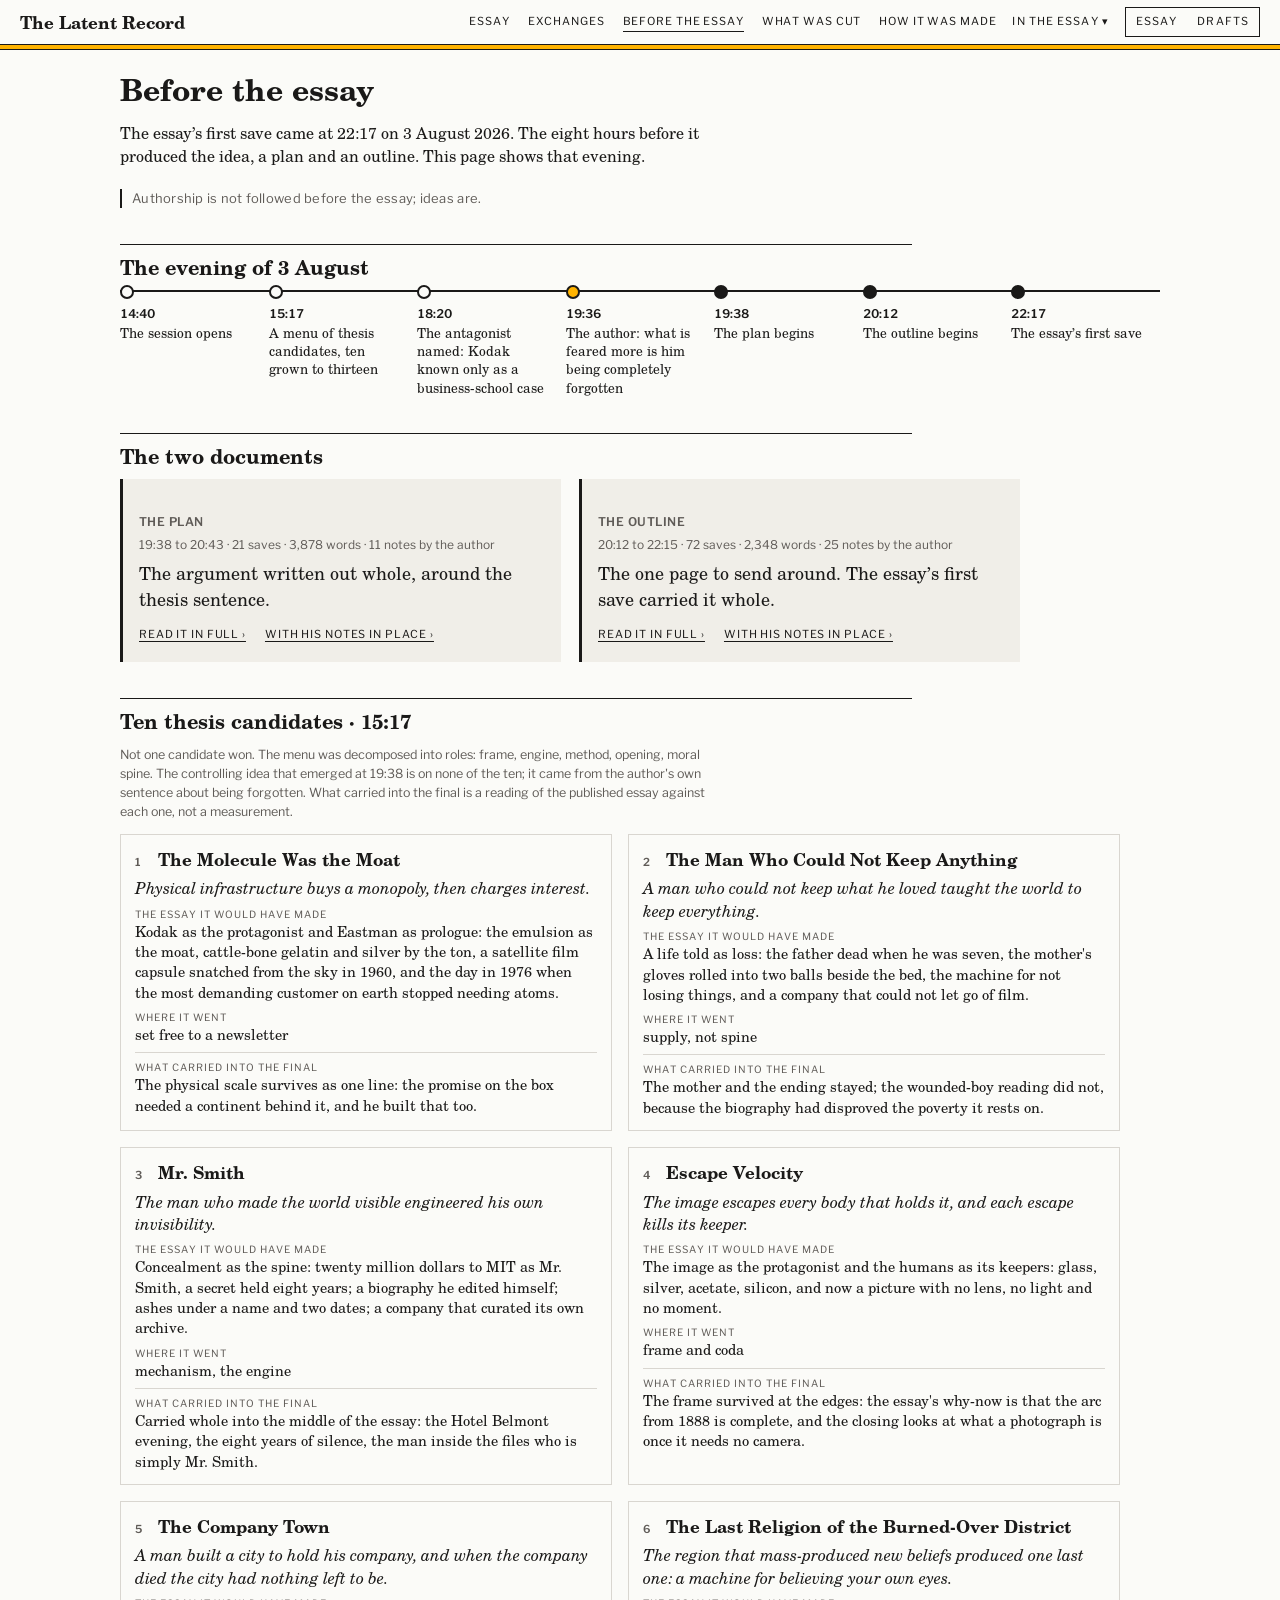
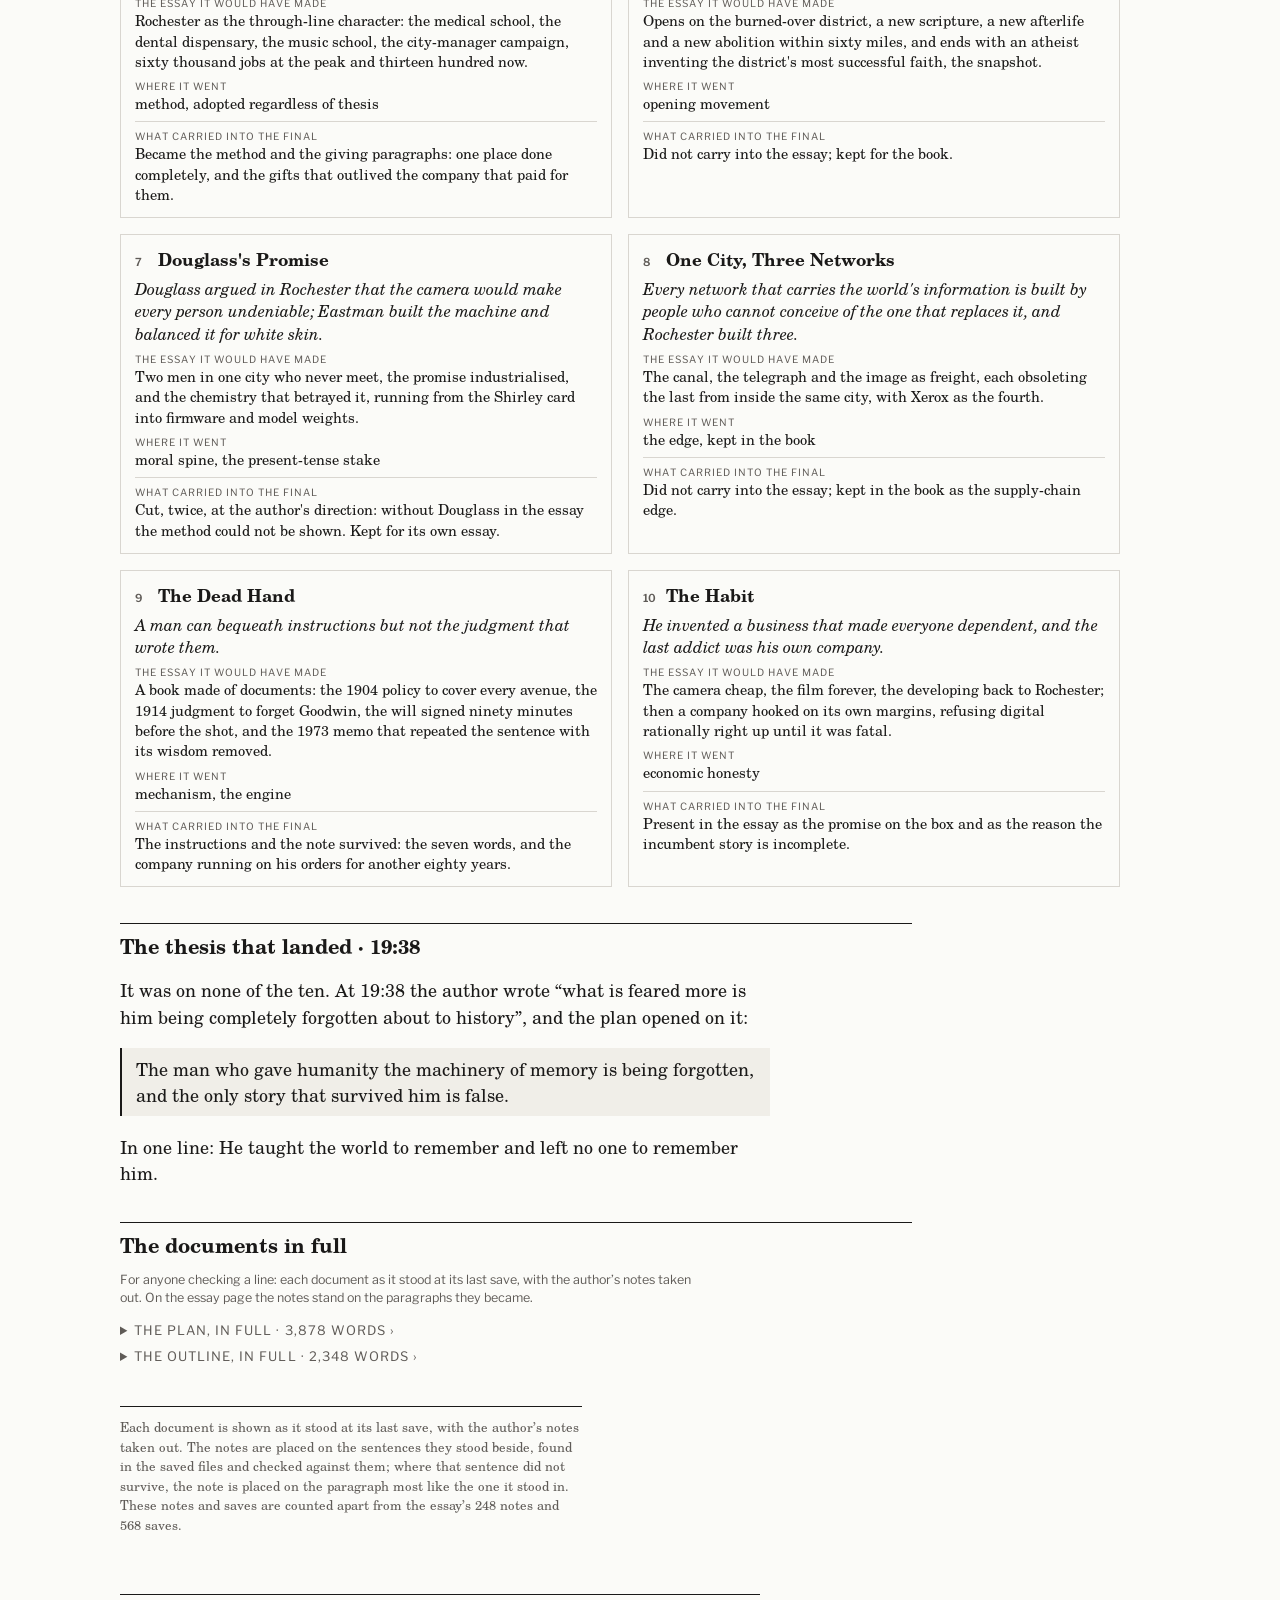
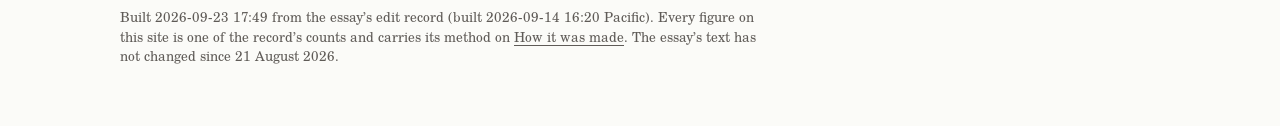
==== commit 9d2ed47b: "How it was made rewritten for every reader: who did what, the three weeks, reading the drafts, gaps " ====
--- a/before/index.html
+++ b/before/index.html
@@ -128,7 +128,7 @@
 <p>The man who taught humanity how to remember is being forgotten, and the only story that survived him is false.</p></div></details>
 <p class="method">Each document is shown as it stood at its last save, with the author’s notes taken out. The notes are placed on the sentences they stood beside, found in the saved files and checked against them; where that sentence did not survive, the note is placed on the paragraph most like the one it stood in. These notes and saves are counted apart from the essay’s 248 notes and 568 saves.</p>
 <script>(function(){function o(){var d=document.getElementById(location.hash.slice(1));if(d&&d.tagName==='DETAILS'){d.open=true;d.scrollIntoView();}}window.addEventListener('hashchange',o);o();})();</script>
-<footer class="site">Built 2026-09-23 17:32 from the essay’s edit record (built 2026-09-14 16:20 Pacific). Every figure on this site is one of the record’s counts and carries its method on <a href="../how/#data">How it was made</a>. The essay’s text has not changed since 21 August 2026.</footer>
+<footer class="site">Built 2026-09-23 17:49 from the essay’s edit record (built 2026-09-14 16:20 Pacific). Every figure on this site is one of the record’s counts and carries its method on <a href="../how/#data">How it was made</a>. The essay’s text has not changed since 21 August 2026.</footer>
 </main>
 </body>
 </html>
--- a/site.css
+++ b/site.css
@@ -437,3 +437,10 @@
 .diffnote .chgrow b{font-weight:600;text-transform:none}
 .diffnote .chgrow .chgt{margin-top:2px}
 .open.nohand .hw{text-decoration:none}
+
+main.page p.plainp{max-width:66ch;font-size:17px;line-height:1.55}
+main.page ul.plain{list-style:none;padding:0;margin:6px 0 8px}
+main.page ul.plain li{margin:0 0 4px;font-size:15px}
+main.page code.wrap{word-break:break-all;white-space:normal}
+ol.evening .lab{display:block;font-family:Franklin,sans-serif;font-size:11px;letter-spacing:.08em;text-transform:uppercase;color:var(--graphite);margin:0 0 3px}
+main.page h2#who,main.page h2#weeks,main.page h2#dots,main.page h2#checked,main.page h2#gaps,main.page h2#archive{margin-top:38px}
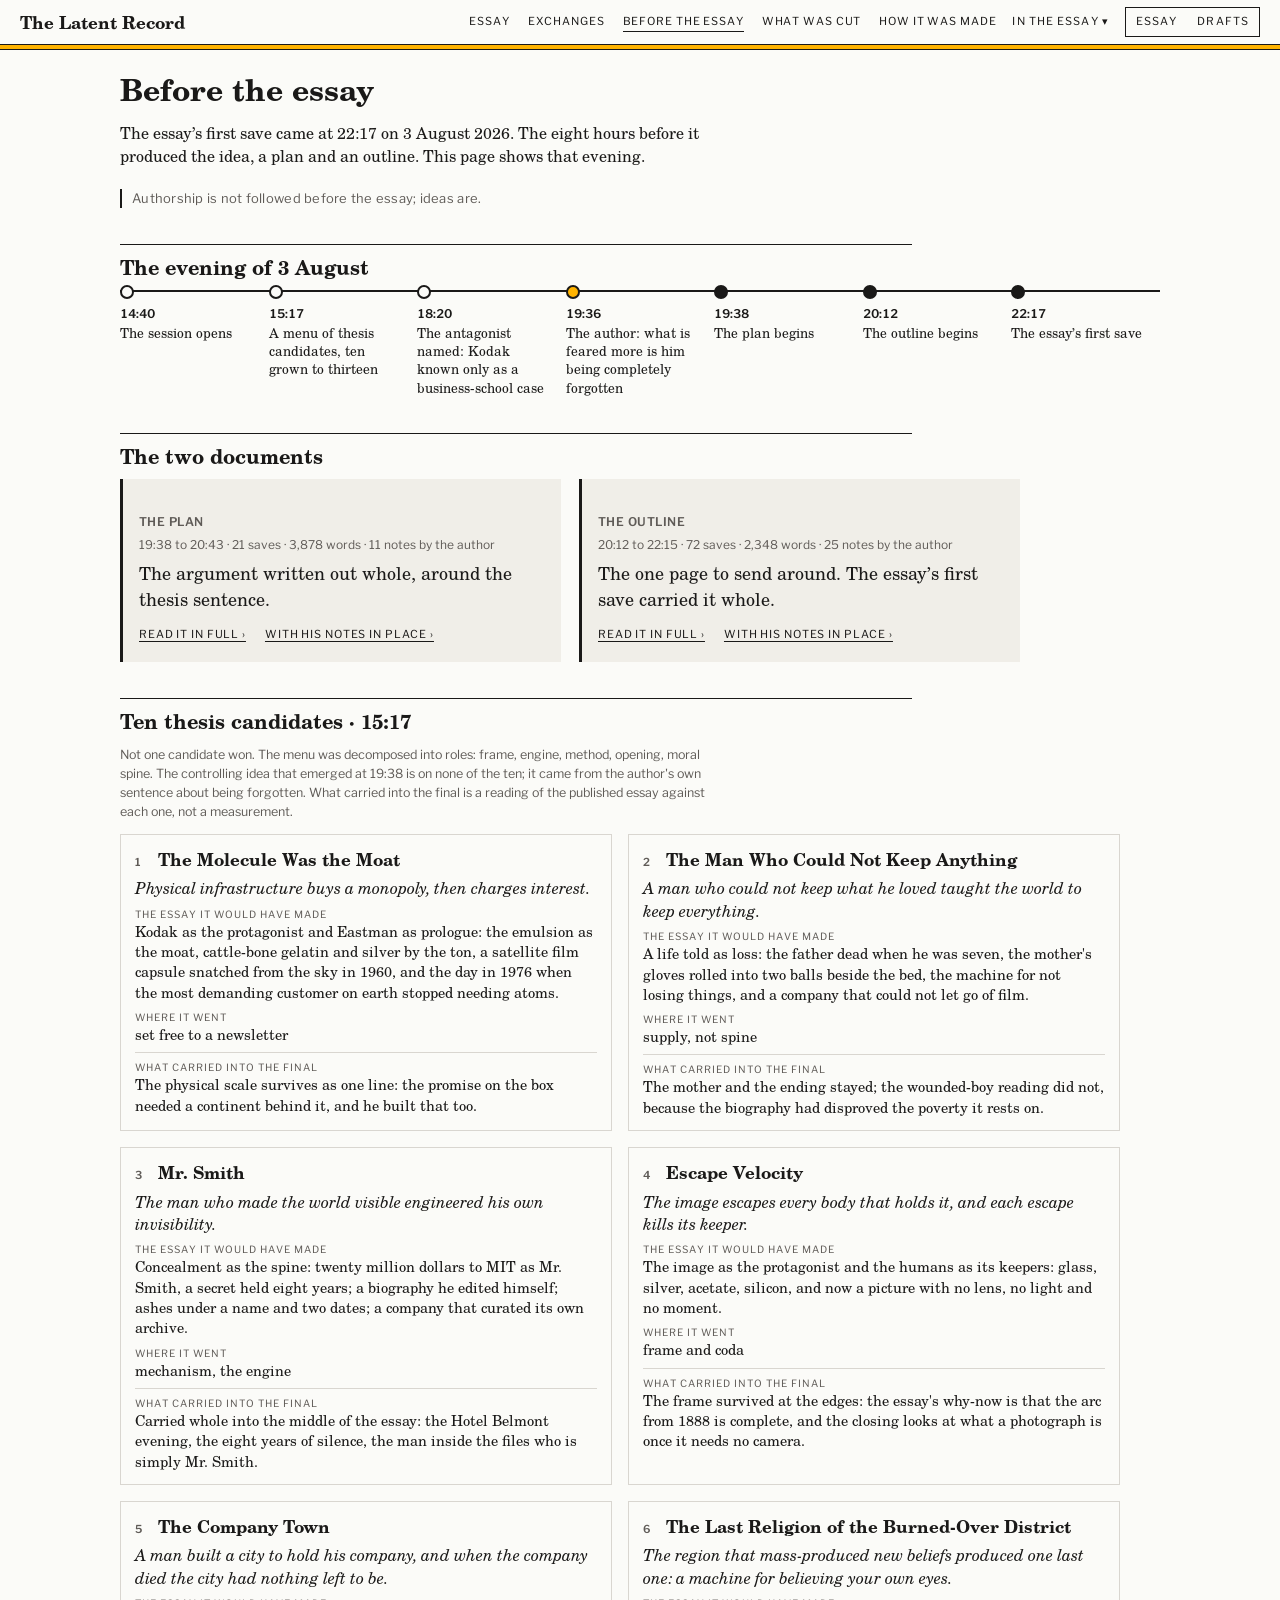
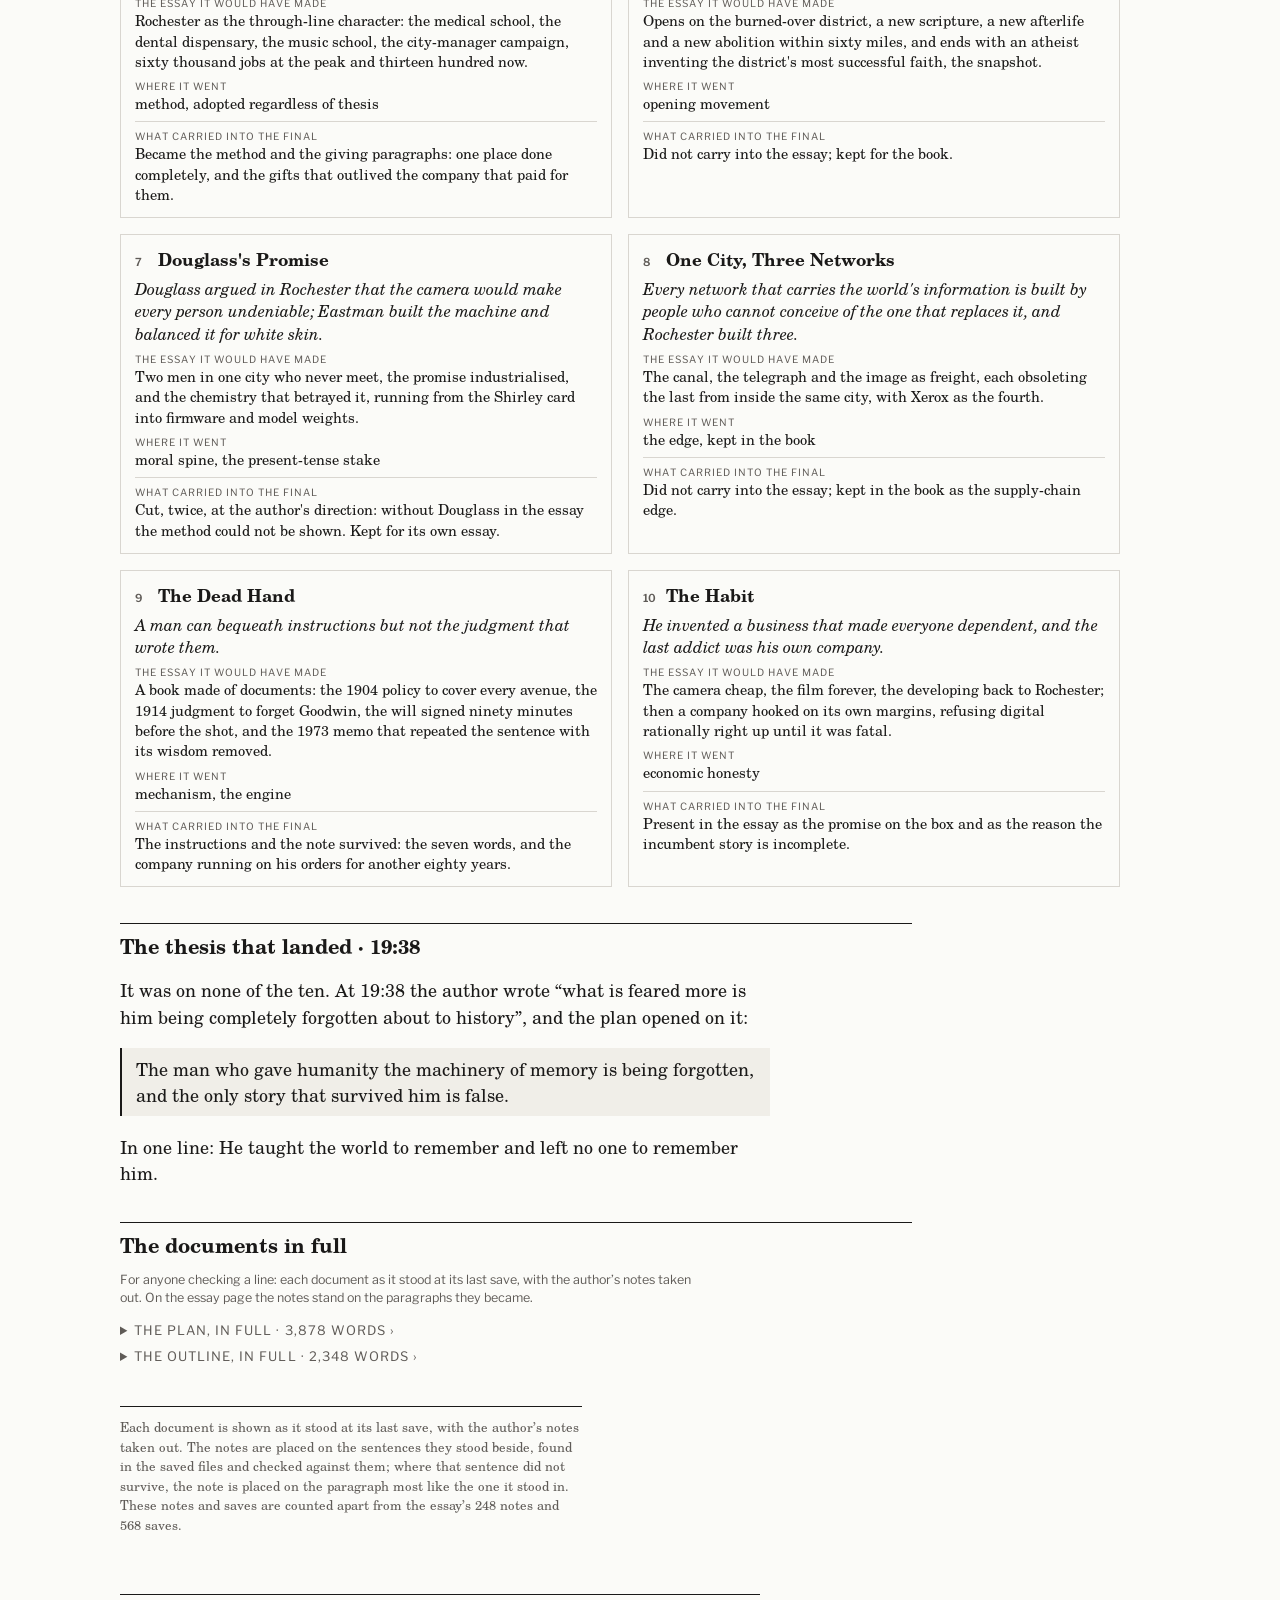
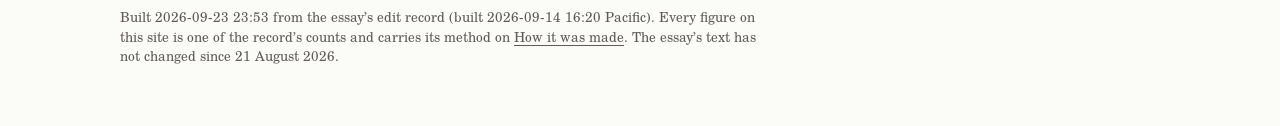
==== commit e3e91e0d: "Numbered note pairs: a note drawn in the text and its card share a number and light together; notes " ====
--- a/before/index.html
+++ b/before/index.html
@@ -128,7 +128,7 @@
 <p>The man who taught humanity how to remember is being forgotten, and the only story that survived him is false.</p></div></details>
 <p class="method">Each document is shown as it stood at its last save, with the author’s notes taken out. The notes are placed on the sentences they stood beside, found in the saved files and checked against them; where that sentence did not survive, the note is placed on the paragraph most like the one it stood in. These notes and saves are counted apart from the essay’s 248 notes and 568 saves.</p>
 <script>(function(){function o(){var d=document.getElementById(location.hash.slice(1));if(d&&d.tagName==='DETAILS'){d.open=true;d.scrollIntoView();}}window.addEventListener('hashchange',o);o();})();</script>
-<footer class="site">Built 2026-09-23 17:49 from the essay’s edit record (built 2026-09-14 16:20 Pacific). Every figure on this site is one of the record’s counts and carries its method on <a href="../how/#data">How it was made</a>. The essay’s text has not changed since 21 August 2026.</footer>
+<footer class="site">Built 2026-09-23 23:53 from the essay’s edit record (built 2026-09-14 16:20 Pacific). Every figure on this site is one of the record’s counts and carries its method on <a href="../how/#data">How it was made</a>. The essay’s text has not changed since 21 August 2026.</footer>
 </main>
 </body>
 </html>
--- a/site.css
+++ b/site.css
@@ -444,3 +444,9 @@
 main.page code.wrap{word-break:break-all;white-space:normal}
 ol.evening .lab{display:block;font-family:Franklin,sans-serif;font-size:11px;letter-spacing:.08em;text-transform:uppercase;color:var(--graphite);margin:0 0 3px}
 main.page h2#who,main.page h2#weeks,main.page h2#dots,main.page h2#checked,main.page h2#gaps,main.page h2#archive{margin-top:38px}
+
+.pn{font-family:Franklin,sans-serif;font-size:.95em;font-weight:600;color:var(--graphite);margin-right:4px;font-variant-numeric:tabular-nums}
+.ptext .inote .pn{margin-right:3px}
+.ptext .inote[data-pair]{cursor:pointer}
+.ptext .inote.pair-hot{outline:2px solid var(--yellow);outline-offset:1px}
+.margin .e.pair-hot,.notestrip .si.pair-hot{box-shadow:inset 3px 0 0 var(--yellow)}
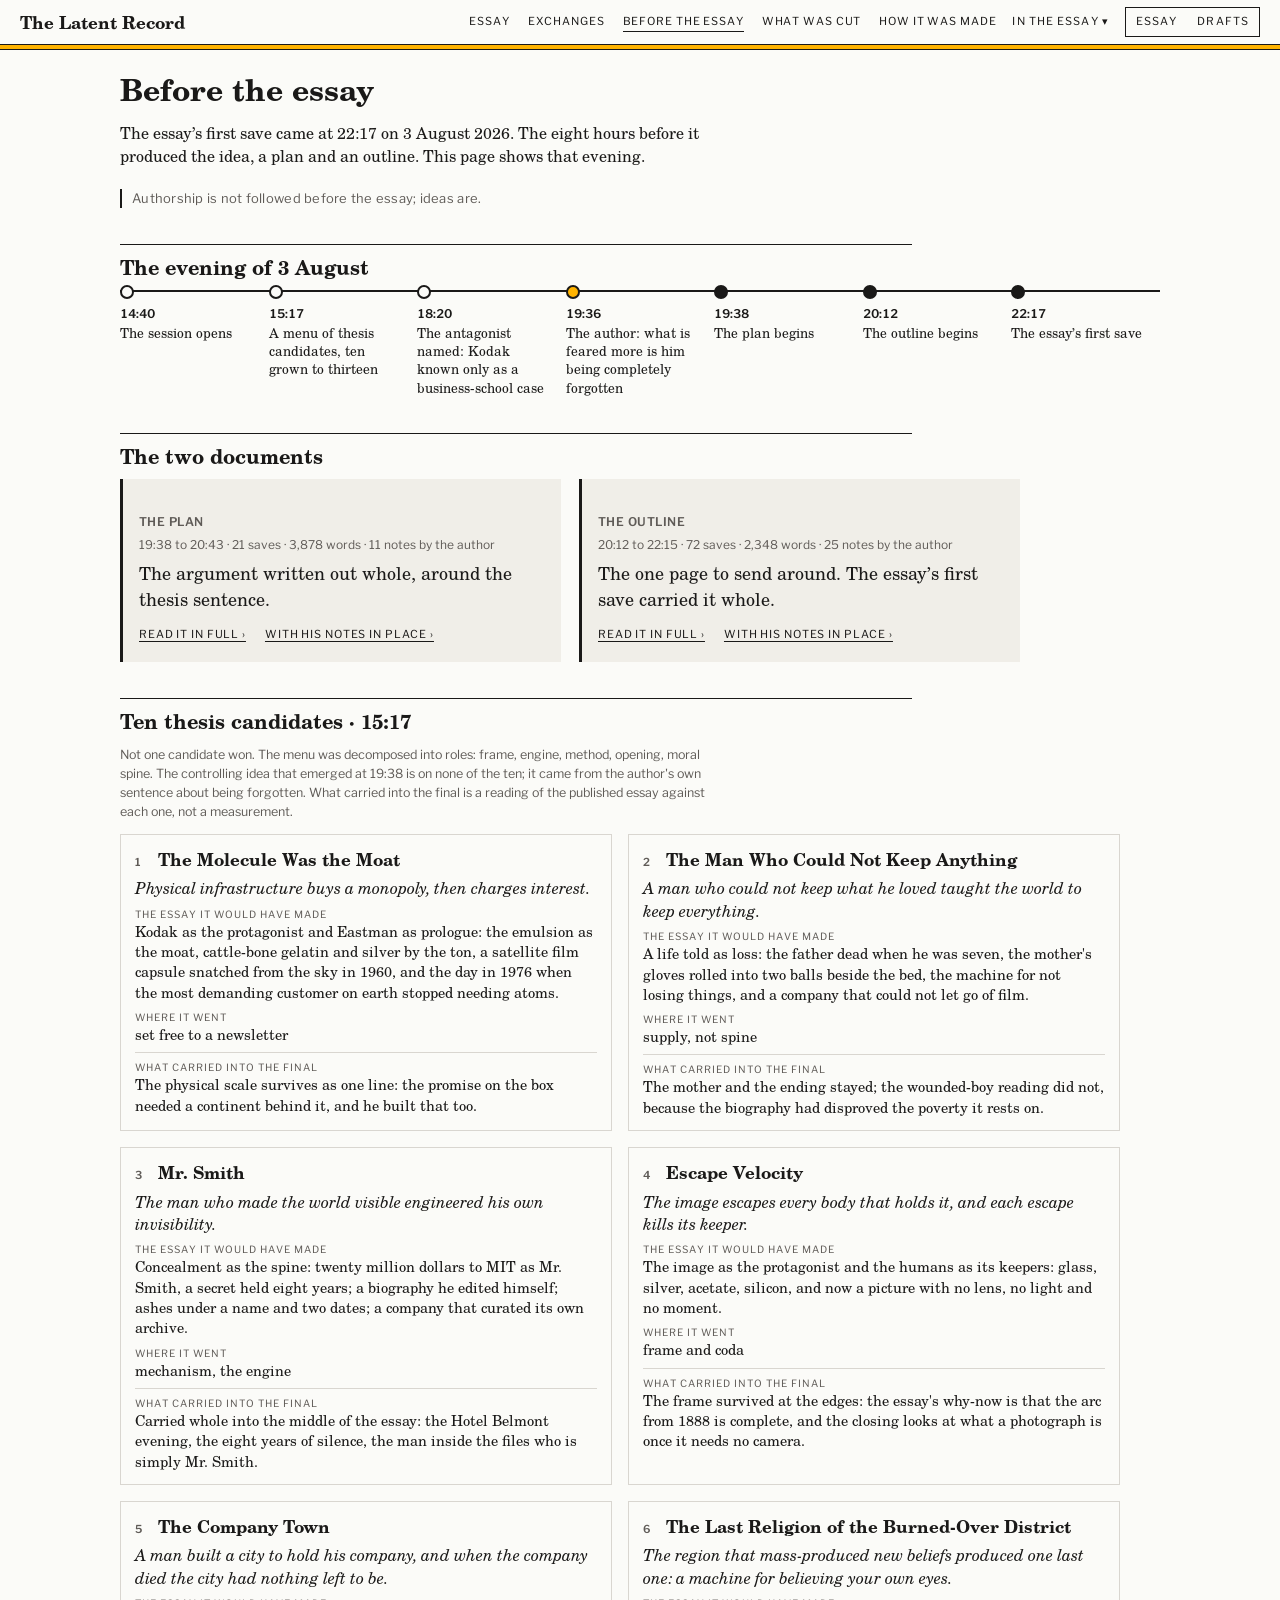
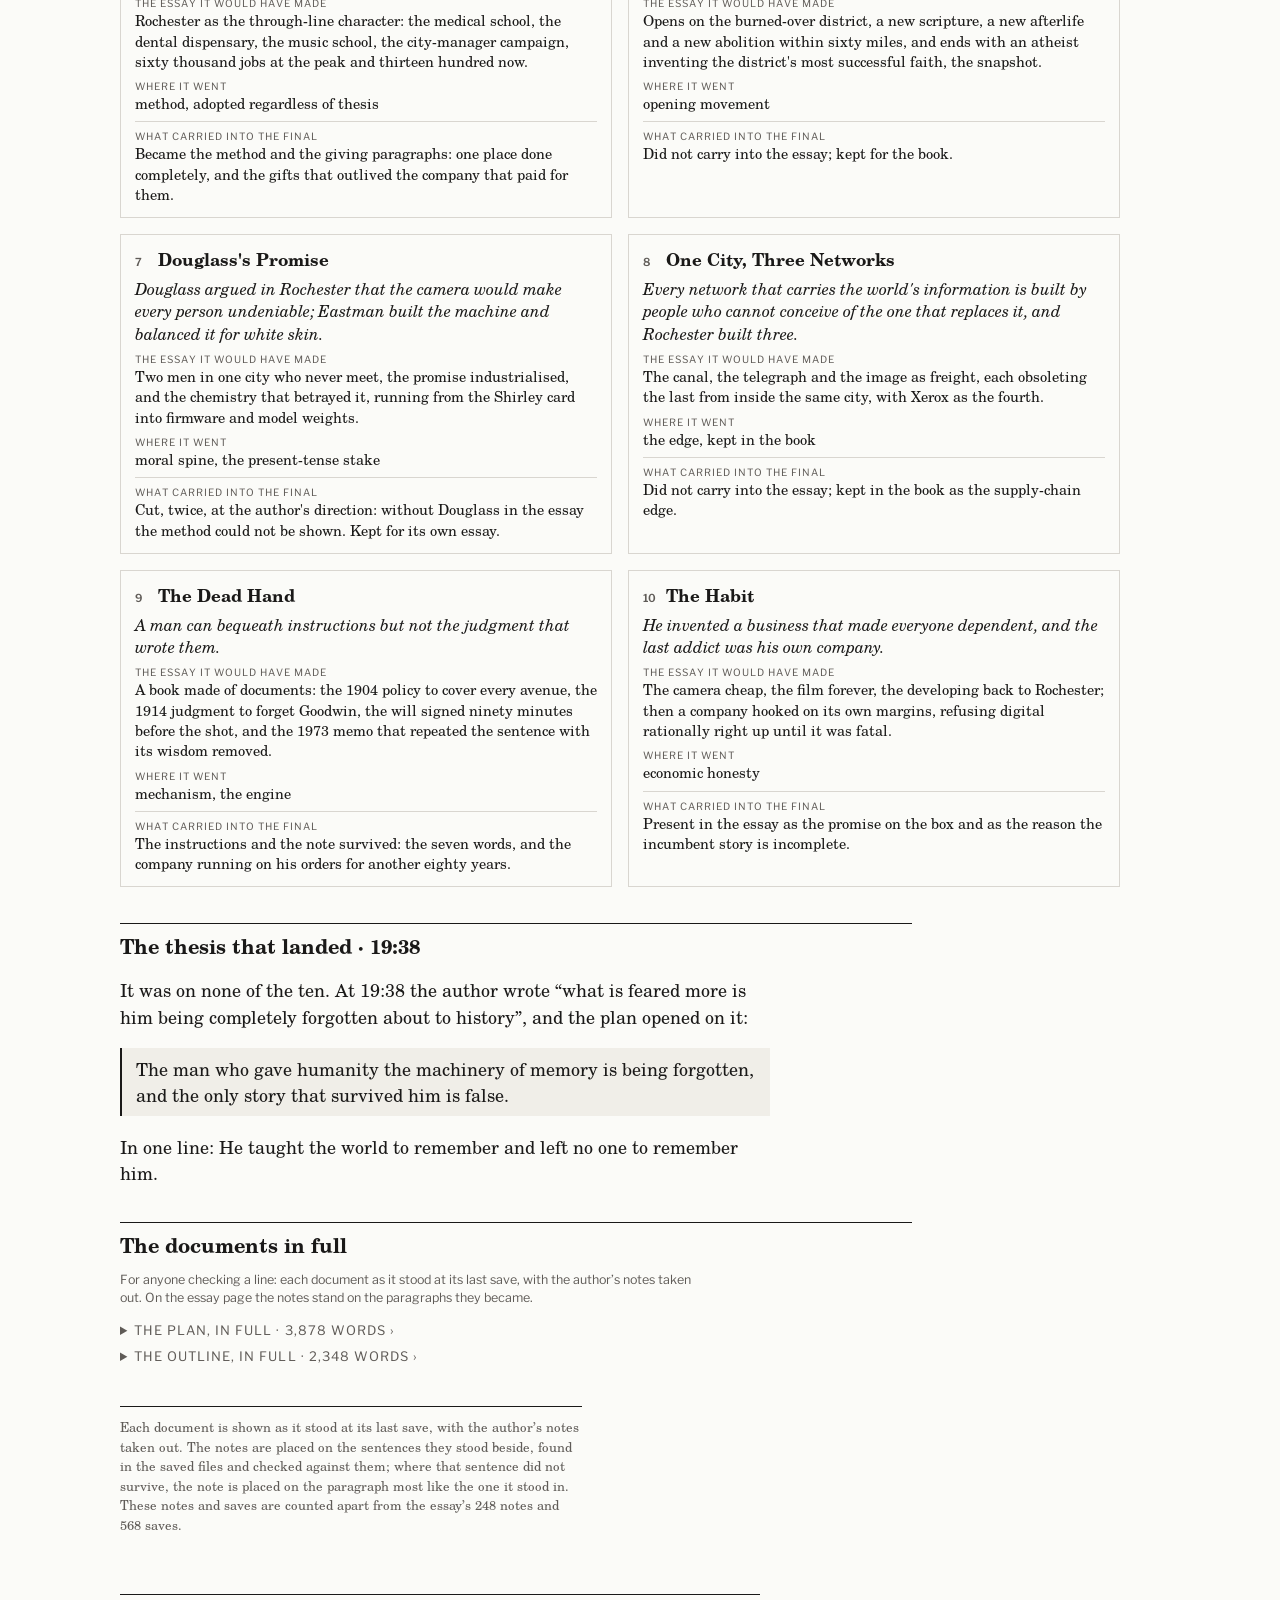
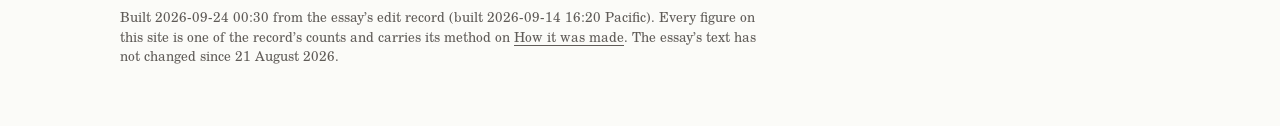
==== commit ec5a8995: "Reading fixes: rewrites struck whole then shaded, 'rewritten' label, same-document comparison before" ====
--- a/before/index.html
+++ b/before/index.html
@@ -128,7 +128,7 @@
 <p>The man who taught humanity how to remember is being forgotten, and the only story that survived him is false.</p></div></details>
 <p class="method">Each document is shown as it stood at its last save, with the author’s notes taken out. The notes are placed on the sentences they stood beside, found in the saved files and checked against them; where that sentence did not survive, the note is placed on the paragraph most like the one it stood in. These notes and saves are counted apart from the essay’s 248 notes and 568 saves.</p>
 <script>(function(){function o(){var d=document.getElementById(location.hash.slice(1));if(d&&d.tagName==='DETAILS'){d.open=true;d.scrollIntoView();}}window.addEventListener('hashchange',o);o();})();</script>
-<footer class="site">Built 2026-09-23 23:53 from the essay’s edit record (built 2026-09-14 16:20 Pacific). Every figure on this site is one of the record’s counts and carries its method on <a href="../how/#data">How it was made</a>. The essay’s text has not changed since 21 August 2026.</footer>
+<footer class="site">Built 2026-09-24 00:30 from the essay’s edit record (built 2026-09-14 16:20 Pacific). Every figure on this site is one of the record’s counts and carries its method on <a href="../how/#data">How it was made</a>. The essay’s text has not changed since 21 August 2026.</footer>
 </main>
 </body>
 </html>
--- a/site.css
+++ b/site.css
@@ -450,3 +450,5 @@
 .ptext .inote[data-pair]{cursor:pointer}
 .ptext .inote.pair-hot{outline:2px solid var(--yellow);outline-offset:1px}
 .margin .e.pair-hot,.notestrip .si.pair-hot{box-shadow:inset 3px 0 0 var(--yellow)}
+
+.state .rw{font-weight:600;color:var(--ink)}
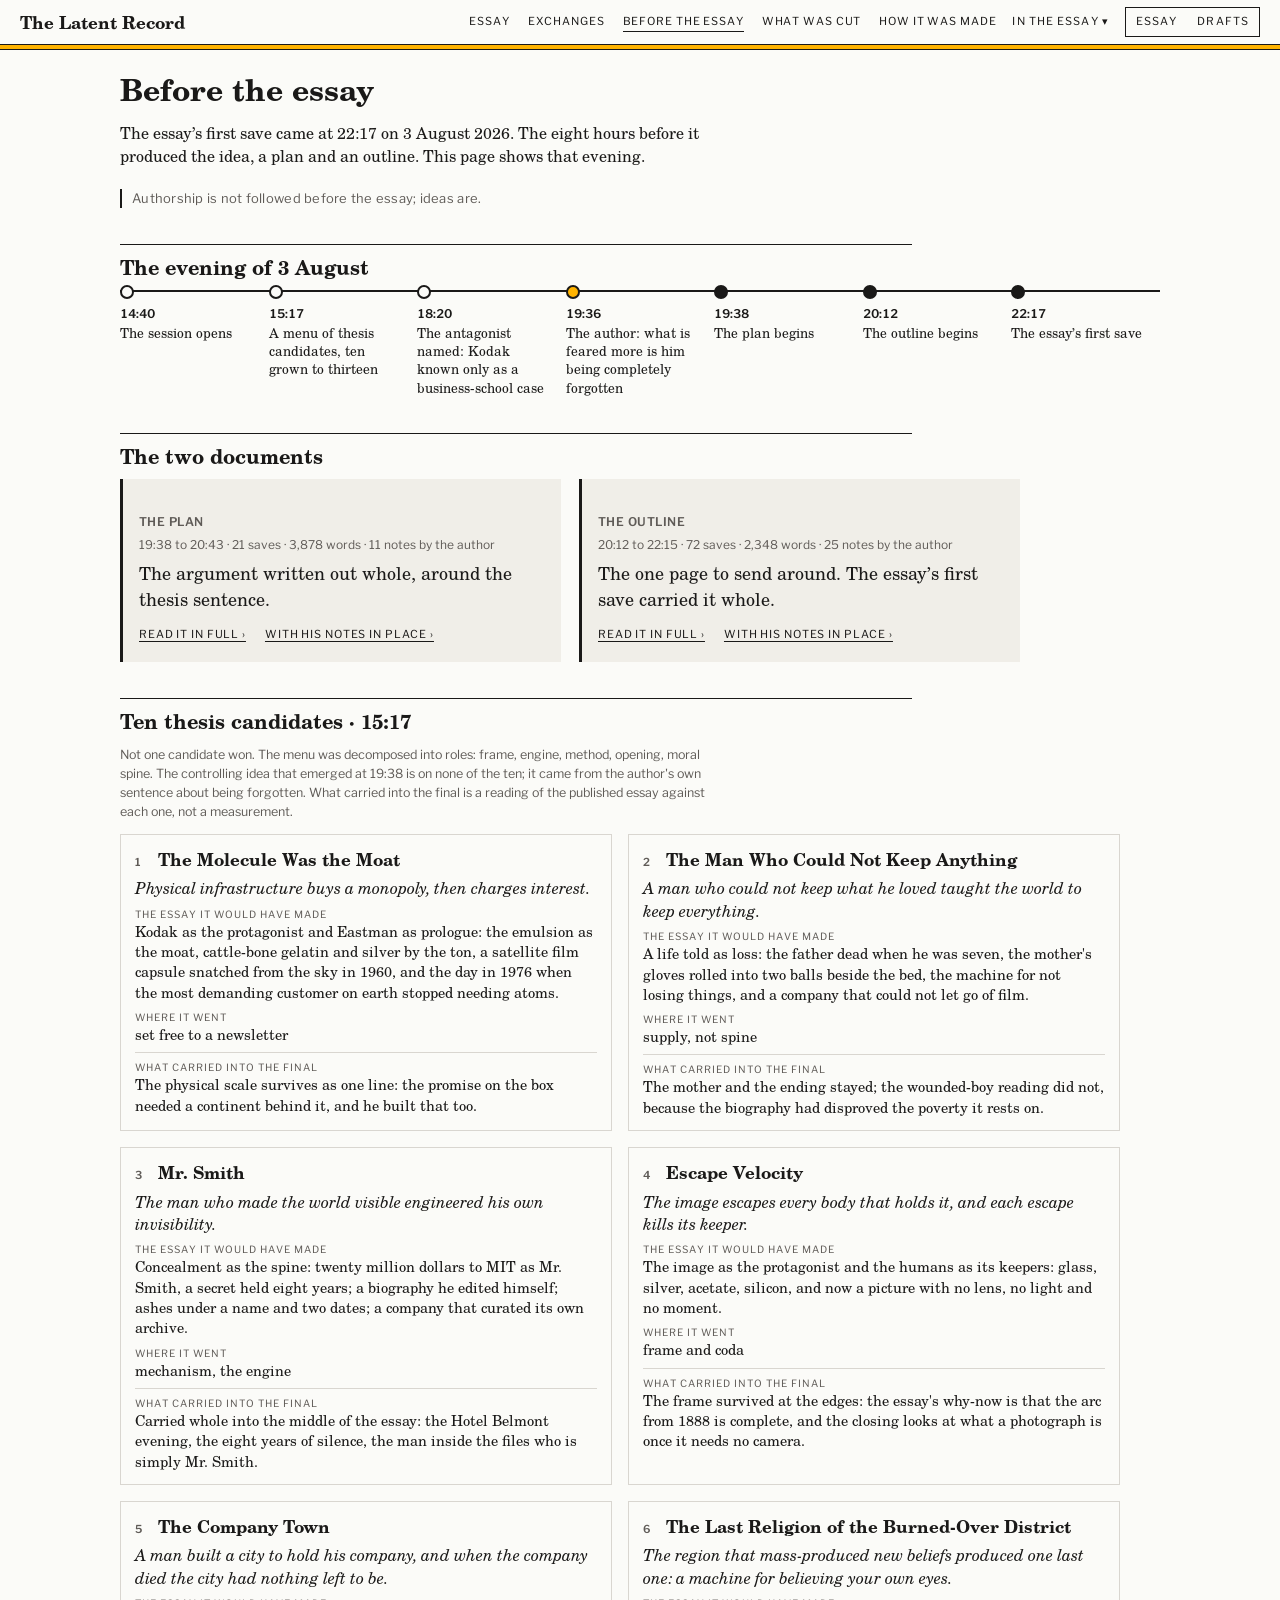
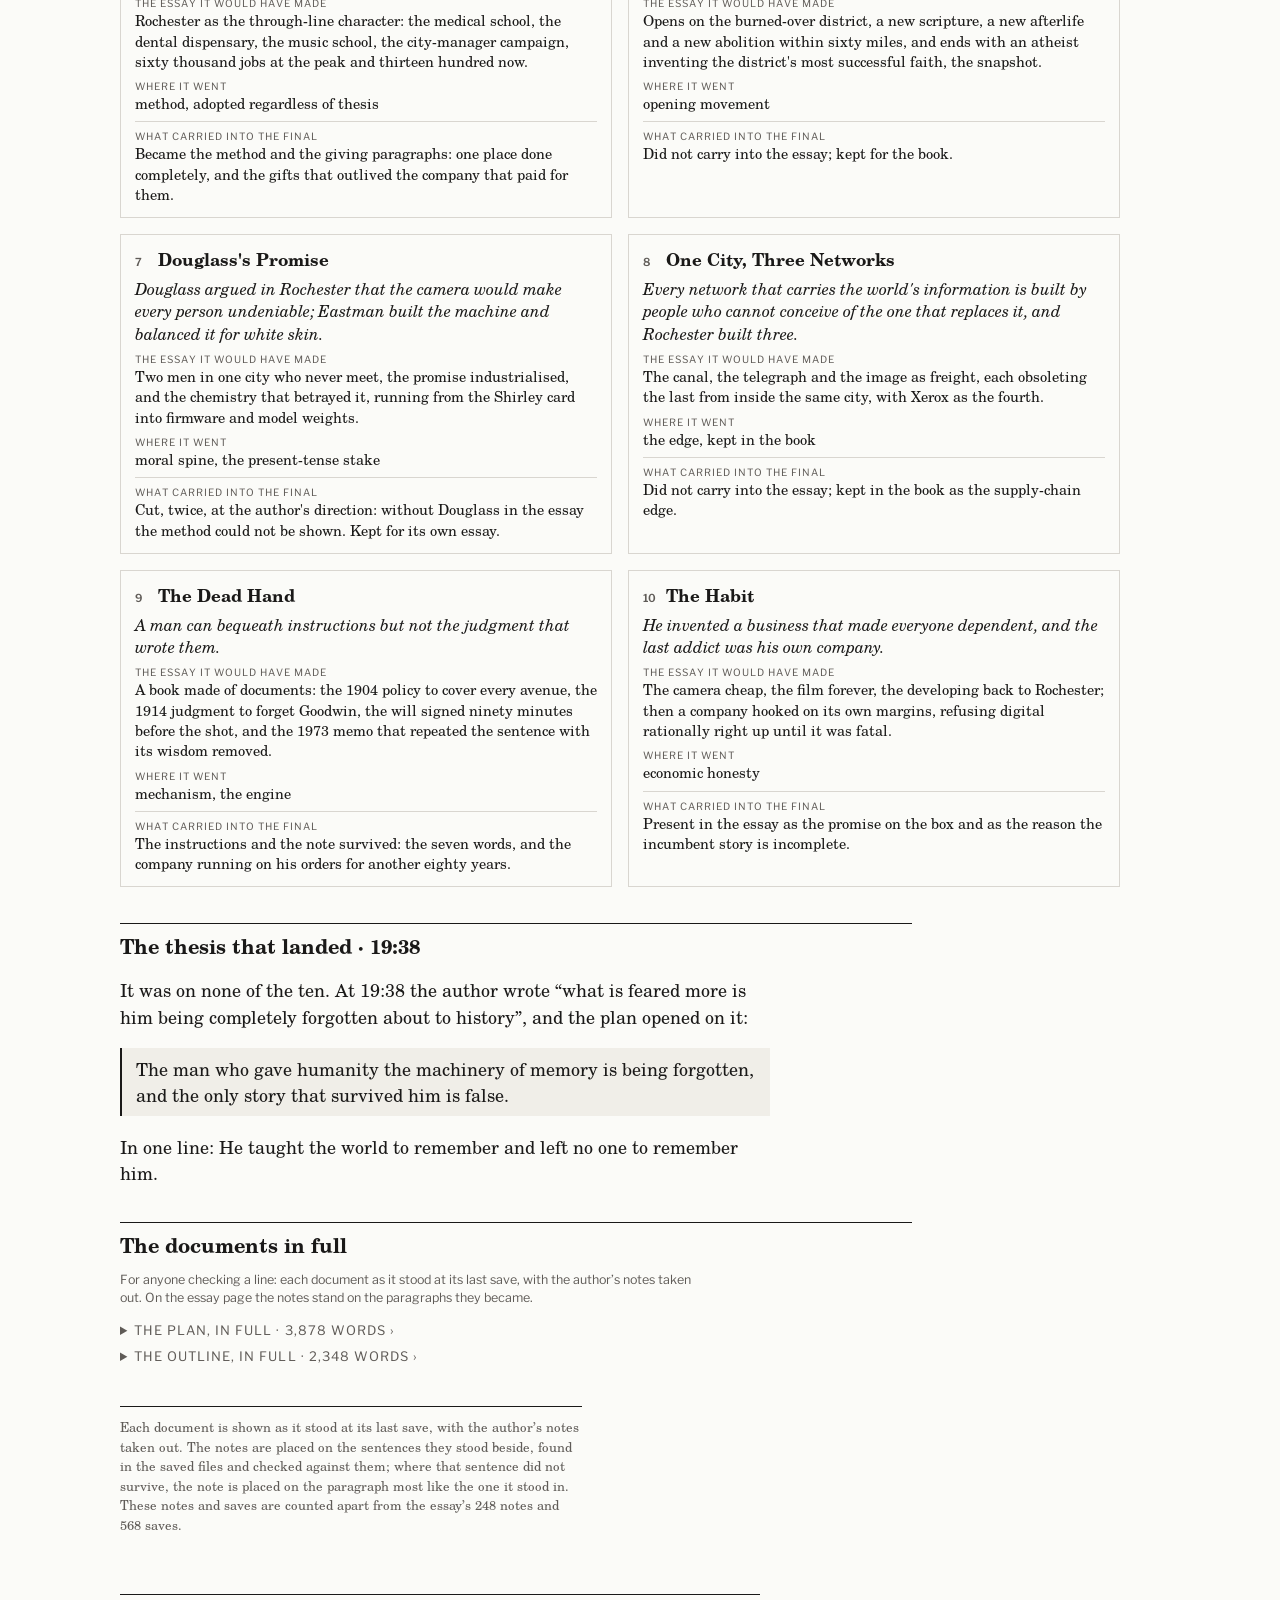
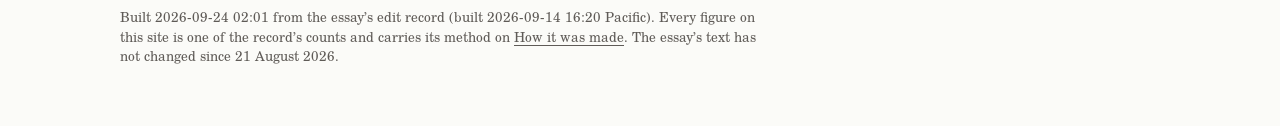
==== commit 8967c124: "Reader-confusion fixes: one track per paragraph before the essay (plan, then outline), rewritten vs " ====
--- a/before/index.html
+++ b/before/index.html
@@ -128,7 +128,7 @@
 <p>The man who taught humanity how to remember is being forgotten, and the only story that survived him is false.</p></div></details>
 <p class="method">Each document is shown as it stood at its last save, with the author’s notes taken out. The notes are placed on the sentences they stood beside, found in the saved files and checked against them; where that sentence did not survive, the note is placed on the paragraph most like the one it stood in. These notes and saves are counted apart from the essay’s 248 notes and 568 saves.</p>
 <script>(function(){function o(){var d=document.getElementById(location.hash.slice(1));if(d&&d.tagName==='DETAILS'){d.open=true;d.scrollIntoView();}}window.addEventListener('hashchange',o);o();})();</script>
-<footer class="site">Built 2026-09-24 00:30 from the essay’s edit record (built 2026-09-14 16:20 Pacific). Every figure on this site is one of the record’s counts and carries its method on <a href="../how/#data">How it was made</a>. The essay’s text has not changed since 21 August 2026.</footer>
+<footer class="site">Built 2026-09-24 02:01 from the essay’s edit record (built 2026-09-14 16:20 Pacific). Every figure on this site is one of the record’s counts and carries its method on <a href="../how/#data">How it was made</a>. The essay’s text has not changed since 21 August 2026.</footer>
 </main>
 </body>
 </html>
--- a/site.css
+++ b/site.css
@@ -452,3 +452,6 @@
 .margin .e.pair-hot,.notestrip .si.pair-hot{box-shadow:inset 3px 0 0 var(--yellow)}
 
 .state .rw{font-weight:600;color:var(--ink)}
+
+.diffnote a.showlast{font-family:Franklin,sans-serif;font-size:12px;letter-spacing:.06em;text-transform:uppercase;margin-right:6px}
+.margin details.morecards>summary{cursor:pointer;font-family:Franklin,sans-serif;font-size:12px;letter-spacing:.06em;text-transform:uppercase;margin:6px 0}
